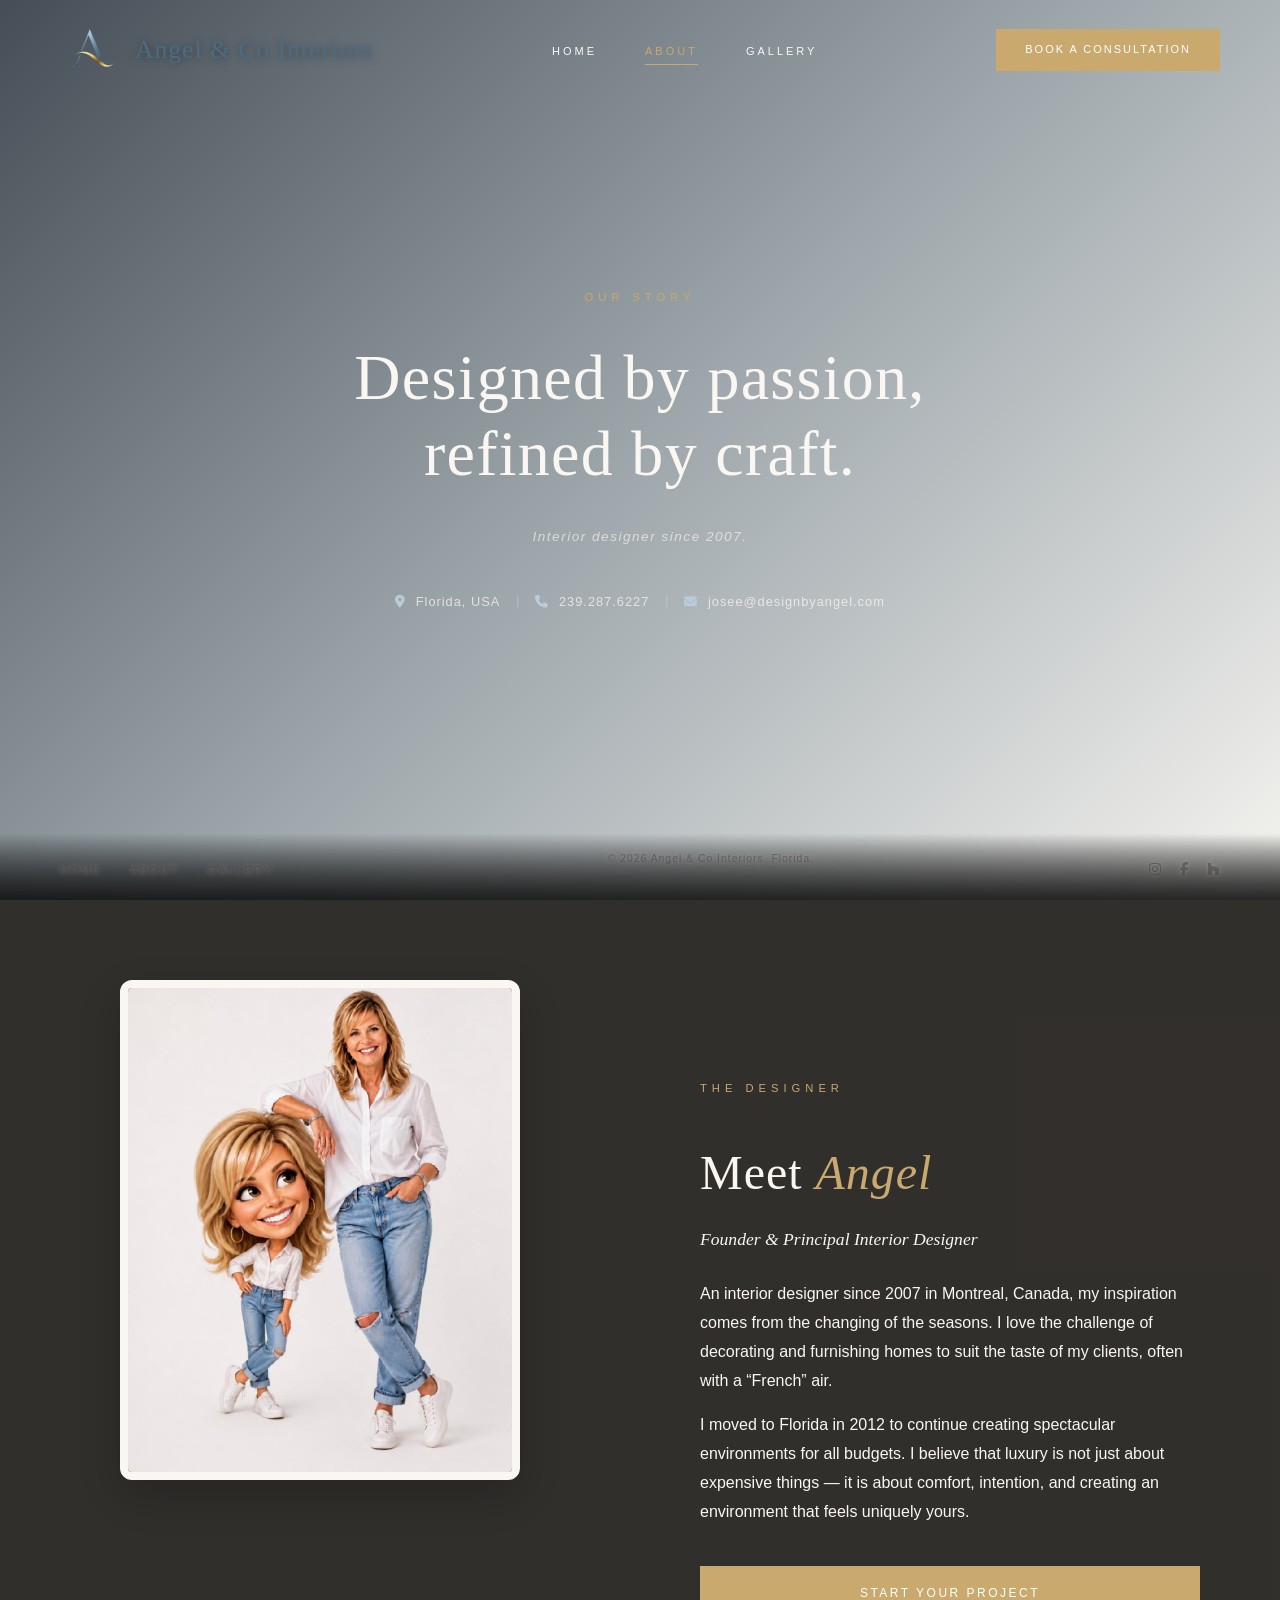
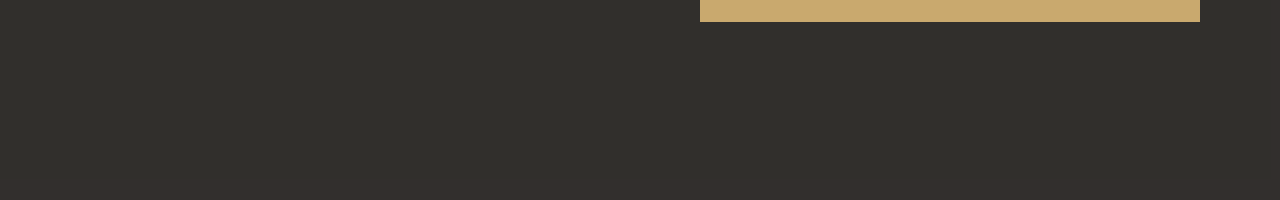
==== about.html @ c011e054 "Add files via upload" ====
<!DOCTYPE html>
<html lang="en">
<head>
    <meta charset="UTF-8">
    <meta name="viewport" content="width=device-width, initial-scale=1.0">
    <title>About Angel &amp; Co Interiors | Interior Designer in Florida Since 2007</title>
    <meta name="description" content="Meet Angel, founder of Angel &amp; Co Interiors — a luxury interior designer in Florida since 2007.">
    <meta name="keywords" content="interior designer Florida, about Angel and Co, luxury home designer, Florida interior decorator">
    <meta name="author" content="Angel &amp; Co Interiors">
    <meta name="robots" content="index, follow">
    <link rel="canonical" href="https://www.designbyangel.com/about.html">
    <link rel="icon" type="image/png" href="favicon.png">
    <link rel="apple-touch-icon" href="favicon.png">
    <meta property="og:type" content="website">
    <meta property="og:url" content="https://www.designbyangel.com/about.html">
    <meta property="og:title" content="About Angel &amp; Co Interiors">
    <meta property="og:description" content="Meet Angel, founder and principal designer. Creating timeless interiors since 2007.">
    <meta property="og:image" content="https://www.designbyangel.com/Photos/angel%20%26%20co/group2/About%20Picture.jfif">
    <meta http-equiv="Content-Security-Policy" content="default-src 'self'; img-src 'self' data: https://images.unsplash.com; style-src 'self' 'unsafe-inline' https://cdnjs.cloudflare.com; font-src 'self' https://cdnjs.cloudflare.com data:; script-src 'self' 'unsafe-inline'; connect-src 'self' https://formspree.io;">
    <meta http-equiv="X-Content-Type-Options" content="nosniff">
    <meta http-equiv="Referrer-Policy" content="strict-origin-when-cross-origin">
    <link rel="stylesheet" href="https://cdnjs.cloudflare.com/ajax/libs/font-awesome/6.4.0/css/all.min.css" integrity="sha512-iecdLmaskl7CVkqkXNQ/ZH/XLlvWZOJyj7Yy7tcenmpD1ypASozpmT/E0iPtmFIB46ZmdtAc9eNBvH0H/ZpiBw==" crossorigin="anonymous" referrerpolicy="no-referrer">
    <link rel="stylesheet" href="style.css">
</head>
<body class="snap-page">

    <!-- Navigation -->
    <header id="header">
        <div class="nav-container">
            <a href="index.html" class="logo-wrapper">
                <img src="Photos/angel & co/logo-transparent.png" alt="Angel &amp; Co Monogram" class="logo-a">
                <span class="logo-text">Angel &amp; Co Interiors</span>
            </a>
            <ul class="nav-links">
                <li><a href="index.html">Home</a></li>
                <li><a href="about.html" class="active">About</a></li>
                <li><a href="gallery.html">Gallery</a></li>
            </ul>
            <div class="nav-right">
                <a href="index.html" class="btn btn-primary nav-quote-btn">Book a Consultation</a>
                <i class="fas fa-bars menu-toggle"></i>
            </div>
        </div>
    </header>

    <!-- Hero Panel: Meet the Designer -->
    <section class="hero-fullpage" id="about-hero">
        <div class="hero-fullpage-bg" style="background-image: url('Photos/angel & co/group1/hero2.png');"></div>
        <div class="hero-fullpage-overlay"></div>
        <div class="hero-fullpage-content" style="margin: 0 auto; text-align: center;">
            <div class="hero-overline">Our Story</div>
            <h1>Designed by passion,<br>refined by craft.</h1>
            <div class="hero-cta-row" style="justify-content: center;">
                <span class="hero-tagline">Interior designer since 2007.</span>
            </div>
            <div class="hero-contact-strip" style="justify-content: center;">
                <span class="hero-contact-item"><i class="fas fa-map-marker-alt"></i> Florida, USA</span>
                <span class="hero-contact-divider">|</span>
                <a href="tel:2392876227" class="hero-contact-item"><i class="fas fa-phone"></i> 239.287.6227</a>
                <span class="hero-contact-divider">|</span>
                <a href="mailto:josee@designbyangel.com" class="hero-contact-item"><i class="fas fa-envelope"></i> josee@designbyangel.com</a>
            </div>
        </div>
        <footer class="hero-footer">
            <div class="hero-footer-links">
                <a href="index.html">Home</a>
                <a href="about.html">About</a>
                <a href="gallery.html">Gallery</a>
            </div>
            <p class="hero-footer-copy">&copy; 2026 Angel &amp; Co Interiors. Florida.</p>
            <div class="hero-footer-socials">
                <a href="#" aria-label="Instagram"><i class="fab fa-instagram"></i></a>
                <a href="#" aria-label="Facebook"><i class="fab fa-facebook-f"></i></a>
                <a href="#" aria-label="Houzz"><i class="fab fa-houzz"></i></a>
            </div>
        </footer>
    </section>

    <!-- Snap Panel 2: Meet Angel -->
    <section class="snap-content-panel about-me-bg" id="meet-angel">
        <div class="snap-split">
            <div class="snap-split-image about-me-photo-wrapper">
                <img src="Photos/angel & co/group2/About Picture.jfif" alt="Angel - Lead Designer &amp; Founder">
            </div>
            <div class="snap-split-text">
                <div class="hero-overline" style="color: var(--color-gold);">The Designer</div>
                <h2>Meet <span class="accent-text">Angel</span></h2>
                <p class="snap-role">Founder &amp; Principal Interior Designer</p>
                <p>An interior designer since 2007 in Montreal, Canada, my inspiration comes from the changing of the seasons. I love the challenge of decorating and furnishing homes to suit the taste of my clients, often with a &ldquo;French&rdquo; air.</p>
                <p>I moved to Florida in 2012 to continue creating spectacular environments for all budgets. I believe that luxury is not just about expensive things — it is about comfort, intention, and creating an environment that feels uniquely yours.</p>
                <a href="index.html" class="btn btn-primary" style="margin-top: 1.5rem;">Start Your Project</a>
            </div>
        </div>
        <footer class="hero-footer hero-footer--light">
            <div class="hero-footer-links">
                <a href="index.html">Home</a>
                <a href="about.html">About</a>
                <a href="gallery.html">Gallery</a>
            </div>
            <p class="hero-footer-copy">&copy; 2026 Angel &amp; Co Interiors. Florida.</p>
            <div class="hero-footer-socials">
                <a href="#" aria-label="Instagram"><i class="fab fa-instagram"></i></a>
                <a href="#" aria-label="Facebook"><i class="fab fa-facebook-f"></i></a>
                <a href="#" aria-label="Houzz"><i class="fab fa-houzz"></i></a>
            </div>
        </footer>
    </section>

    <script src="script.js"></script>
</body>
</html>
---- style.css ----
@import url('https://fonts.googleapis.com/css2?family=Cormorant+Garamond:ital,wght@0,300;0,400;0,500;0,600;0,700;1,400&family=Montserrat:wght@300;400;500;600&family=Playfair+Display:ital,wght@0,400;0,600;1,400&display=swap');

/* ─────────────────────────────────────────────
   Design Tokens — Refined Interior Design Palette
   ───────────────────────────────────────────── */
:root {
  /* Core palette — soft, warm, luxurious */
  --color-deep:        #1A1A1A;
  --color-charcoal:    #2D2D2D;
  --color-warm-dark:   #3A3530;
  --color-gold:        #C9A96E;
  --color-gold-soft:   #D4B97A;
  --color-cream:       #FAF7F2;
  --color-white:       #FFFFFF;
  --color-warm-grey:   #A89F95;
  --color-blue:        #4A6B82; /* Coastal slate blue */
  --color-blue-cream:  #B8CDD9; /* Creamy powder blue — soft & luxurious */
  --color-text:        #4A4543;
  --color-text-light:  #7A756F;

  /* Legacy support for other pages */
  --color-primary-navy:    #1A1A1A;
  --color-secondary-blue:  #2D2D2D;
  --color-champagne-gold:  #C9A96E;
  --color-soft-gold:       #D4B97A;
  --color-ivory:           #FAF7F2;
  --color-dark-text:       #4A4543;

  /* Typography */
  --font-heading: 'Cormorant Garamond', serif;
  --font-body:    'Montserrat', sans-serif;
  --font-accent:  'Playfair Display', serif;

  /* Motion */
  --ease-elegant: cubic-bezier(0.25, 0.46, 0.45, 0.94);
  --transition:   all 0.4s var(--ease-elegant);
}

/* ─────────────────────────────────────────────
   Reset & Base
   ───────────────────────────────────────────── */
*,
*::before,
*::after {
  margin: 0;
  padding: 0;
  box-sizing: border-box;
}

html {
  scroll-behavior: smooth;
}

/* ─────────────────────────────────────────────
   Snap-page: full-screen panel scroll system
   ───────────────────────────────────────────── */
body.snap-page {
  overflow-y: scroll;
  scroll-snap-type: y mandatory;
  height: 100vh;
}

/* Every top-level section snaps to full screen */
body.snap-page > section,
body.snap-page > .hero-fullpage {
  scroll-snap-align: start;
  scroll-snap-stop: always;
}

/* ─── Snap content panels (About / Contact second screen etc.) ─── */
.snap-content-panel {
  min-height: 100vh;
  display: flex;
  flex-direction: column;
  justify-content: center;
  background-color: var(--color-ivory);
  position: relative;
  padding: 80px 0 80px;
}

/* Split layout: image left + text right */
.snap-split {
  display: grid;
  grid-template-columns: 1fr 1fr;
  min-height: calc(100vh - 160px);
  max-width: 1400px;
  margin: 0 auto;
  width: 100%;
}

.snap-split-image {
  overflow: hidden;
}

.snap-split-image img {
  width: 100%;
  height: 100%;
  object-fit: cover;
  object-position: center top;
}

.snap-split-text {
  padding: 80px 80px 80px 60px;
  display: flex;
  flex-direction: column;
  justify-content: center;
}

.snap-split-text h2 {
  font-size: clamp(2rem, 4vw, 3rem);
  margin-bottom: 0.5rem;
  color: var(--color-deep);
}

.snap-split-text p {
  color: var(--color-text);
  margin-bottom: 1rem;
  line-height: 1.8;
}

.snap-role {
  font-family: var(--font-accent);
  font-style: italic;
  color: var(--color-gold);
  font-size: 1.1rem;
  margin-bottom: 1.5rem !important;
}

/* ─── Snap gallery panels ─── */
.snap-gallery-panel {
  background-color: var(--color-deep);
  padding: 60px 40px 80px;
  position: relative;
}

.snap-gallery-header {
  margin-bottom: 2rem;
}

.snap-gallery-header h2 {
  color: var(--color-cream);
  font-size: clamp(1.6rem, 3vw, 2.4rem);
}

.snap-gallery-grid {
  display: grid;
  grid-template-columns: repeat(3, 1fr);
  grid-template-rows: repeat(2, 200px);
  gap: 5px;
  max-width: 1400px;
  margin: 0 auto;
}

.snap-gallery-item {
  overflow: hidden;
}

.snap-gallery-item img {
  width: 100%;
  height: 100%;
  object-fit: cover;
  transition: transform 0.5s var(--ease-elegant);
}

.snap-gallery-item:hover img {
  transform: scale(1.06);
}

/* CTA strip at the bottom of the last gallery panel */
.snap-gallery-cta {
  text-align: center;
  margin-top: 2.5rem;
}

.snap-gallery-cta .hero-footer-copy {
  color: rgba(250, 247, 242, 0.4);
}

/* ─── Home contact section (also used on contact page) ─── */
.home-contact-section {
  min-height: 100vh;
  display: flex;
  align-items: center;
  background-color: var(--color-ivory);
  position: relative;
}

.home-contact-inner {
  display: grid;
  grid-template-columns: 1fr 1.3fr;
  gap: 6rem;
  max-width: 1200px;
  margin: 0 auto;
  padding: 80px 40px;
  width: 100%;
}

.home-contact-info h2 {
  font-size: clamp(1.8rem, 3.5vw, 2.8rem);
  color: var(--color-deep);
  margin-bottom: 1rem;
}

.home-contact-info p {
  color: var(--color-text);
  line-height: 1.8;
  margin-bottom: 2rem;
}

.home-contact-details {
  display: flex;
  flex-direction: column;
  gap: 1rem;
}

.home-contact-detail-item {
  display: flex;
  align-items: center;
  gap: 12px;
  font-family: var(--font-body);
  font-size: 0.9rem;
  color: var(--color-text);
  text-decoration: none;
  transition: color 0.3s ease;
}

.home-contact-detail-item i {
  color: var(--color-gold);
  width: 18px;
  text-align: center;
}

a.home-contact-detail-item:hover {
  color: var(--color-gold);
}

.home-contact-form h3 {
  font-family: var(--font-heading);
  font-size: 1.6rem;
  color: var(--color-deep);
  margin-bottom: 1.5rem;
  font-weight: 400;
}

/* ─── Hero footer light variant (for cream panels) ─── */
.hero-footer--light {
  background: linear-gradient(to top, rgba(240, 235, 225, 0.95) 0%, transparent 100%);
}

.hero-footer--light .hero-footer-links a,
.hero-footer--light .hero-footer-copy,
.hero-footer--light .hero-footer-socials a {
  color: rgba(74, 69, 67, 0.6);
}

.hero-footer--light .hero-footer-links a:hover,
.hero-footer--light .hero-footer-socials a:hover {
  color: var(--color-gold);
}

@media (max-width: 900px) {
  .snap-split {
    grid-template-columns: 1fr;
  }
  .snap-split-image {
    height: 40vh;
  }
  .snap-split-text {
    padding: 40px 24px;
  }
  .snap-gallery-grid {
    grid-template-columns: repeat(2, 1fr);
    grid-template-rows: repeat(3, 160px);
  }
  .home-contact-inner {
    grid-template-columns: 1fr;
    gap: 3rem;
    padding: 80px 24px 40px;
  }
}

body {
  font-family: var(--font-body);
  background-color: var(--color-cream);
  color: var(--color-text);
  line-height: 1.8;
  overflow-x: hidden;
  -webkit-font-smoothing: antialiased;
  -moz-osx-font-smoothing: grayscale;
}

/* ─────────────────────────────────────────────
   Typography
   ───────────────────────────────────────────── */
h1, h2, h3, h4, h5, h6 {
  font-family: var(--font-heading);
  font-weight: 400;
  color: var(--color-deep);
  letter-spacing: 0.02em;
}

h1 {
  font-size: clamp(2.4rem, 4.5vw, 4rem);
  line-height: 1.15;
  margin-bottom: 1.5rem;
  font-weight: 300;
}

h2 {
  font-size: clamp(2rem, 3.5vw, 2.8rem);
  margin-bottom: 1.5rem;
  font-weight: 400;
}

h3 {
  font-size: 1.6rem;
  margin-bottom: 1rem;
}

p {
  font-size: 1rem;
  font-weight: 300;
  margin-bottom: 1.5rem;
  color: var(--color-text-light);
  line-height: 1.85;
}

a {
  text-decoration: none;
  transition: var(--transition);
}

.accent-text {
  font-family: var(--font-accent);
  font-style: italic;
  color: var(--color-gold);
}

/* ─────────────────────────────────────────────
   Layout
   ───────────────────────────────────────────── */
.container {
  width: 100%;
  max-width: 1200px;
  margin: 0 auto;
  padding: 0 40px;
}

section {
  padding-top: 120px;
  padding-bottom: 120px;
}

/* ─────────────────────────────────────────────
   Buttons — refined, understated
   ───────────────────────────────────────────── */
.btn {
  display: inline-block;
  border-radius: 0;
  padding: 16px 44px;
  font-family: var(--font-body);
  font-weight: 500;
  font-size: 12px;
  letter-spacing: 2.5px;
  text-transform: uppercase;
  cursor: pointer;
  transition: var(--transition);
  text-align: center;
  border: 1px solid transparent;
}

.btn-primary {
  background: var(--color-gold);
  color: var(--color-white);
  border-color: var(--color-gold);
}

.btn-primary:hover {
  background: transparent;
  color: var(--color-gold);
  border-color: var(--color-gold);
  transform: translateY(-2px);
}

.btn-outline {
  background: transparent;
  border: 1px solid var(--color-deep);
  color: var(--color-deep);
}

.btn-outline:hover {
  background: var(--color-deep);
  color: var(--color-cream);
  transform: translateY(-2px);
}

.btn-secondary {
  background: transparent;
  border: 1px solid var(--color-gold);
  color: var(--color-gold);
}

.btn-secondary:hover {
  background: var(--color-gold);
  color: var(--color-white);
  transform: translateY(-2px);
}

.btn-dark {
  background: transparent;
  border: 1px solid var(--color-deep);
  color: var(--color-deep);
}

.btn-dark:hover {
  background: var(--color-deep);
  color: var(--color-cream);
  transform: translateY(-2px);
}

/* ─────────────────────────────────────────────
   Navigation — minimal and transparent
   ───────────────────────────────────────────── */
header {
  position: fixed;
  top: 0;
  width: 100%;
  height: auto;
  z-index: 1000;
  transition: var(--transition);
  background: transparent;
}

header.scrolled {
  background: rgba(26, 26, 26, 0.95);
  backdrop-filter: blur(12px);
  -webkit-backdrop-filter: blur(12px);
  box-shadow: 0 1px 0 rgba(255, 255, 255, 0.05);
}

.top-bar {
  background-color: var(--color-gold);
  color: var(--color-deep);
  font-family: var(--font-body);
  font-size: 0.75rem;
  font-weight: 500;
  letter-spacing: 1px;
  padding: 8px 60px;
  display: flex;
  justify-content: space-between;
  align-items: center;
  transition: var(--transition);
}

.top-bar-left, .top-bar-right {
  display: flex;
  gap: 20px;
}

.top-bar a {
  color: var(--color-deep);
  text-decoration: none;
  transition: opacity 0.3s ease;
}

.top-bar a:hover {
  opacity: 0.7;
}

header.scrolled .top-bar {
  display: none; /* Hide top bar when scrolled for a cleaner sticky nav */
}

.nav-container {
  display: grid;
  grid-template-columns: auto 1fr auto; /* Changed to auto so logo can expand */
  align-items: center;
  height: 100px;
  padding-left: 60px;
  padding-right: 60px;
  max-width: 100%;
}

.logo-wrapper {
  width: auto;
  height: 100%;
  display: flex;
  align-items: center;
  justify-content: flex-start;
  text-decoration: none;
  gap: 15px;
}

.logo-a {
  height: 60px;
  width: auto;
  object-fit: contain;
  transition: transform 0.4s ease;
}

.logo-text {
  font-family: var(--font-heading);
  font-size: 1.6rem;
  color: var(--color-blue);
  font-weight: 400;
  letter-spacing: 1px;
  white-space: nowrap;
  /* Add a subtle text shadow in case it sits on a dark background */
  text-shadow: 0 1px 8px rgba(0,0,0,0.4);
}

.nav-right {
  justify-self: end;
  display: flex;
  align-items: center;
  gap: 2rem;
}

.nav-links {
  list-style: none;
  display: flex;
  gap: 3rem;
  justify-content: center;
}

.nav-links a {
  color: var(--color-cream);
  font-size: 11px;
  font-weight: 500;
  letter-spacing: 3px;
  text-transform: uppercase;
  position: relative;
}

.nav-links a::after {
  content: '';
  position: absolute;
  bottom: -8px;
  left: 0;
  width: 0;
  height: 1px;
  background-color: var(--color-gold);
  transition: width 0.4s var(--ease-elegant);
}

.nav-links a:hover::after,
.nav-links a.active::after {
  width: 100%;
}

.nav-links a:hover,
.nav-links a.active {
  color: var(--color-gold);
}

.nav-quote-btn {
  padding: 10px 28px;
  font-size: 11px;
  letter-spacing: 2px;
}

.menu-toggle {
  display: none;
  color: var(--color-cream);
  font-size: 1.3rem;
  cursor: pointer;
}

/* ─────────────────────────────────────────────
   Hero Section — Full-bleed cinematic image
   ───────────────────────────────────────────── */
.hero {
  position: relative;
  min-height: 100vh;
  display: flex;
  align-items: center;
  justify-content: center;
  text-align: center;
  overflow: hidden;
}

.hero-image-bg {
  position: absolute;
  inset: 0;
  z-index: 1;
}

.hero-image-bg img {
  width: 100%;
  height: 100%;
  object-fit: cover;
  object-position: center;
}

.hero-overlay {
  position: absolute;
  inset: 0;
  z-index: 2;
  background: linear-gradient(
    to bottom,
    rgba(26, 26, 26, 0.55) 0%,
    rgba(26, 26, 26, 0.60) 40%,
    rgba(26, 26, 26, 0.65) 100%
  );
}

.hero-content {
  position: relative;
  z-index: 3;
  max-width: 800px;
  padding: 0 30px;
}

.hero-overline {
  font-family: var(--font-body);
  font-size: 0.7rem;
  letter-spacing: 5px;
  color: var(--color-gold);
  text-transform: uppercase;
  margin-bottom: 2rem;
  font-weight: 500;
}

.hero-content h1 {
  color: var(--color-cream);
  font-size: clamp(2.2rem, 4.5vw, 3.6rem);
  font-weight: 300;
  line-height: 1.25;
  margin-bottom: 3rem;
  letter-spacing: 0.02em;
}

.hero-cta {
  margin-top: 1rem;
}

/* ─────────────────────────────────────────────
   Hero — Full-bleed one-screen layout
   ───────────────────────────────────────────── */
.hero-fullpage {
  position: relative;
  height: 100vh;
  width: 100%;
  display: flex;
  align-items: center;
  justify-content: center;
  overflow: hidden;
}

.hero-fullpage-bg {
  position: absolute;
  inset: 0;
  z-index: 1;
  /* Use background-image for smoother browser upscaling */
  background-image: url('Photos/angel & co/homeheroupdated.png');
  background-size: cover;
  background-position: center 30%;
  background-repeat: no-repeat;
  
  /* Zoom the background slightly to push baked-in black bars off screen */
  transform: scale(1.25);
  transform-origin: center center;
  /* Smooth upscaling — reduces pixel-block artifacts */
  image-rendering: auto;
  -webkit-filter: none;
  filter: none;
}

/* Hide the img tag; background-image handles the photo */
.hero-fullpage-bg img {
  display: none;
}

.hero-fullpage-overlay {
  position: absolute;
  inset: 0;
  z-index: 2;
  /* Creamy-blue tinted gradient for a refined atmosphere */
  background: linear-gradient(
    135deg,
    rgba(18, 30, 42, 0.78) 0%,
    rgba(45, 68, 85, 0.45) 50%,
    rgba(184, 205, 217, 0.08) 100%
  );
}

.hero-fullpage-content {
  position: relative;
  z-index: 3;
  max-width: 700px;
  padding: 0 40px;
  text-align: left;
  margin-left: 8%;
  margin-right: auto;
}

.hero-fullpage-content h1 {
  color: var(--color-cream);
  font-size: clamp(2.4rem, 5vw, 4rem);
  font-weight: 300;
  line-height: 1.2;
  margin-bottom: 2rem;
  letter-spacing: 0.02em;
}

/* CTA button + tagline on same row */
.hero-cta-row {
  display: flex;
  align-items: center;
  gap: 1.8rem;
  flex-wrap: wrap;
  margin-bottom: 2.5rem;
}

.hero-tagline {
  font-family: var(--font-body);
  font-size: 0.85rem;
  color: rgba(250, 247, 242, 0.65);
  letter-spacing: 1.5px;
  font-style: italic;
}

/* Contact strip at the bottom of hero content */
.hero-contact-strip {
  display: flex;
  align-items: center;
  gap: 1rem;
  flex-wrap: wrap;
}

.hero-contact-item {
  font-family: var(--font-body);
  font-size: 0.8rem;
  color: rgba(250, 247, 242, 0.75);
  text-decoration: none;
  letter-spacing: 1px;
  transition: color 0.3s ease;
}

.hero-contact-item i {
  color: var(--color-blue-cream);
  margin-right: 5px;
}

a.hero-contact-item:hover {
  color: var(--color-gold);
}

.hero-contact-divider {
  color: rgba(250, 247, 242, 0.3);
  font-size: 0.75rem;
}

/* Hero footer bar — pinned to bottom of the full-page section */
.hero-footer {
  position: absolute;
  bottom: 0;
  left: 0;
  right: 0;
  z-index: 4;
  display: flex;
  align-items: center;
  justify-content: space-between;
  padding: 14px 60px;
  background: linear-gradient(to top, rgba(10, 10, 10, 0.65) 0%, transparent 100%);
  backdrop-filter: blur(2px);
  -webkit-backdrop-filter: blur(2px);
}

.hero-footer-links {
  display: flex;
  gap: 1.8rem;
}

.hero-footer-links a {
  font-family: var(--font-body);
  font-size: 0.7rem;
  letter-spacing: 2px;
  text-transform: uppercase;
  color: rgba(250, 247, 242, 0.6);
  text-decoration: none;
  transition: color 0.3s ease;
}

.hero-footer-links a:hover {
  color: var(--color-gold);
}

.hero-footer-copy {
  font-family: var(--font-body);
  font-size: 0.65rem;
  letter-spacing: 1px;
  color: rgba(250, 247, 242, 0.4);
}

.hero-footer-socials {
  display: flex;
  gap: 1.2rem;
}

.hero-footer-socials a {
  color: rgba(250, 247, 242, 0.5);
  font-size: 0.85rem;
  text-decoration: none;
  transition: color 0.3s ease;
}

.hero-footer-socials a:hover {
  color: var(--color-gold);
}

@media (max-width: 768px) {
  .hero-footer {
    padding: 12px 20px;
    flex-direction: column;
    gap: 8px;
    text-align: center;
  }
  .hero-footer-links {
    gap: 1rem;
  }
}


@media (max-width: 768px) {
  .hero-fullpage-content {
    margin-left: auto;
    text-align: center;
    padding: 0 24px;
  }
  .hero-cta-row {
    justify-content: center;
  }
  .hero-contact-strip {
    justify-content: center;
  }
}

/* ─────────────────────────────────────────────
   Homepage Gallery Preview
   ───────────────────────────────────────────── */
.home-gallery-section {
  padding: 80px 0 100px;
  background-color: var(--color-ivory);
}

.home-gallery-section .section-heading {
  color: var(--color-deep);
}

.home-gallery-grid {
  display: grid;
  grid-template-columns: repeat(3, 1fr);
  grid-auto-rows: 280px;
  gap: 6px;
  margin-top: 3rem;
  padding: 0 6px;
}

.home-gallery-item {
  overflow: hidden;
  display: block;
  position: relative;
}

.home-gallery-item.tall {
  grid-row: span 2;
}

.home-gallery-item.wide {
  grid-column: span 2;
}

.home-gallery-item img {
  width: 100%;
  height: 100%;
  object-fit: cover;
  display: block;
  transition: transform 0.6s var(--ease-elegant);
}

.home-gallery-item::after {
  content: '';
  position: absolute;
  inset: 0;
  background: rgba(26, 26, 26, 0);
  transition: background 0.4s ease;
}

.home-gallery-item:hover img {
  transform: scale(1.05);
}

.home-gallery-item:hover::after {
  background: rgba(26, 26, 26, 0.15);
}

@media (max-width: 768px) {
  .home-gallery-grid {
    grid-template-columns: repeat(2, 1fr);
    grid-auto-rows: 200px;
  }
  .home-gallery-item.wide {
    grid-column: span 1;
  }
}

/* ─────────────────────────────────────────────
   Hero Section — Split Layout (legacy, kept for other use)
   ───────────────────────────────────────────── */
.split-hero {
  display: flex;
  min-height: 100vh;
  width: 100%;
  align-items: stretch;
  justify-content: flex-start;
  text-align: left;
  background: linear-gradient(135deg, var(--color-deep) 0%, #151515 100%);
  flex-direction: row;
  position: relative;
  overflow: hidden;
}

.split-hero-content {
  flex: 1;
  display: flex;
  flex-direction: column;
  justify-content: center;
  align-items: flex-start;
  padding: 120px 8% 80px 12%; 
  z-index: 3;
  position: relative;
}

.hero-watermark {
  position: absolute;
  top: 50%;
  left: 20%;
  transform: translate(-50%, -50%);
  height: 120%;
  opacity: 0.03;
  pointer-events: none;
  z-index: -1;
}

.split-hero-content h1 {
  color: var(--color-cream);
  font-size: clamp(2.2rem, 4.5vw, 3.6rem);
  font-weight: 300;
  line-height: 1.25;
  margin-bottom: 1.5rem;
  letter-spacing: 0.02em;
}

.split-hero-image {
  flex: 1;
  position: relative;
  overflow: hidden;
}

.split-hero-image img {
  width: 100%;
  height: 100%;
  object-fit: cover;
  object-position: center;
}

@media (max-width: 992px) {
  .split-hero {
    flex-direction: column;
  }
  .split-hero-content {
    padding: 160px 5% 60px 5%;
    align-items: center;
    text-align: center;
  }
  .split-hero-image {
    min-height: 60vh;
  }
}

/* ─────────────────────────────────────────────
   Section Shared Styles
   ───────────────────────────────────────────── */
.section-eyebrow {
  font-family: var(--font-body);
  font-size: 0.7rem;
  letter-spacing: 4px;
  color: var(--color-gold);
  text-transform: uppercase;
  text-align: center;
  margin-bottom: 1rem;
  font-weight: 500;
}

.section-heading {
  text-align: center;
  color: var(--color-deep);
  margin-bottom: 0.8rem;
}

.section-subtext {
  text-align: center;
  color: var(--color-text-light);
  font-size: 1.05rem;
  margin-bottom: 5rem;
  font-weight: 300;
}

/* Old section header styles (used on other pages) */
.section-label {
  font-family: var(--font-body);
  font-size: 0.8rem;
  letter-spacing: 2px;
  color: var(--color-gold);
  text-transform: uppercase;
  text-align: center;
  margin-bottom: 1rem;
  font-weight: 600;
}

.section-separator {
  display: flex;
  align-items: center;
  justify-content: center;
  gap: 15px;
  margin-bottom: 4rem;
}
.section-separator::before,
.section-separator::after {
  content: '';
  display: inline-block;
  width: 60px;
  height: 1px;
  background-color: var(--color-gold);
}
.section-separator i {
  color: var(--color-gold);
  font-size: 0.6rem;
  transform: rotate(45deg);
}

/* ─────────────────────────────────────────────
   Before & After — Side-by-Side Layout
   ───────────────────────────────────────────── */
.before-after-section {
  padding-top: 120px;
  padding-bottom: 120px;
  background-color: var(--color-white);
}

.ba-pair {
  margin-bottom: 6rem;
}

.ba-pair:last-child {
  margin-bottom: 0;
}

.ba-label-row {
  text-align: center;
  margin-bottom: 2rem;
}

.ba-room-name {
  font-family: var(--font-heading);
  font-size: 1.6rem;
  color: var(--color-deep);
  font-weight: 400;
  letter-spacing: 0.03em;
  position: relative;
  display: inline-block;
}

.ba-room-name::after {
  content: '';
  display: block;
  width: 40px;
  height: 1px;
  background: var(--color-gold);
  margin: 0.75rem auto 0;
}

.ba-side-by-side {
  display: grid;
  grid-template-columns: 1fr 1fr;
  gap: 2rem;
  max-width: 1000px;
  margin: 0 auto;
}

.ba-card {
  position: relative;
  overflow: hidden;
  border-radius: 4px;
  aspect-ratio: 4 / 3;
}

.ba-card img {
  width: 100%;
  height: 100%;
  object-fit: cover;
  display: block;
  transition: transform 0.8s var(--ease-elegant);
}

.ba-card:hover img {
  transform: scale(1.03);
}

.ba-tag {
  position: absolute;
  top: 16px;
  left: 16px;
  background: rgba(26, 26, 26, 0.75);
  backdrop-filter: blur(6px);
  -webkit-backdrop-filter: blur(6px);
  color: var(--color-cream);
  padding: 6px 16px;
  font-family: var(--font-body);
  font-size: 0.65rem;
  font-weight: 500;
  text-transform: uppercase;
  letter-spacing: 2px;
  border-radius: 2px;
  z-index: 2;
}

.ba-tag-after {
  background: var(--color-gold);
  color: var(--color-white);
}

/* ─────────────────────────────────────────────
   Featured Projects (legacy — kept for gallery page)
   ───────────────────────────────────────────── */
.projects-grid {
  display: grid;
  grid-template-columns: repeat(2, 1fr);
  gap: 2rem;
}

.project-card {
  position: relative;
  overflow: hidden;
  border-radius: 4px;
  aspect-ratio: 4/3;
  cursor: pointer;
}

.project-card img {
  width: 100%;
  height: 100%;
  object-fit: cover;
  transition: transform 0.8s var(--ease-elegant);
}

.project-overlay {
  position: absolute;
  top: 0;
  left: 0;
  right: 0;
  bottom: 0;
  background: rgba(26, 26, 26, 0.5);
  display: flex;
  flex-direction: column;
  justify-content: center;
  align-items: center;
  opacity: 0;
  transition: opacity 0.5s ease;
}

.project-overlay h3 {
  color: var(--color-cream);
  font-size: 2.2rem;
  transform: translateY(20px);
  transition: transform 0.5s ease;
  margin-bottom: 0.5rem;
}

.project-overlay p {
  color: var(--color-gold);
  font-family: var(--font-accent);
  font-size: 1.1rem;
  transform: translateY(20px);
  transition: transform 0.5s ease 0.1s;
}

.project-card:hover img {
  transform: scale(1.05);
}

.project-card:hover .project-overlay {
  opacity: 1;
}

.project-card:hover .project-overlay h3,
.project-card:hover .project-overlay p {
  transform: translateY(0);
}

/* ─────────────────────────────────────────────
   Split Section (About Preview)
   ───────────────────────────────────────────── */
#about-preview {
  background-color: var(--color-cream);
}

.split-section {
  display: grid;
  grid-template-columns: 1fr 1fr;
  gap: 6rem;
  align-items: center;
}

.split-image {
  position: relative;
  border-radius: 4px;
  overflow: hidden;
}

.split-image img {
  width: 100%;
  height: 100%;
  object-fit: cover;
  display: block;
}

.split-content h2 {
  margin-bottom: 1.5rem;
}

/* ─────────────────────────────────────────────
   Luxury Cards (used on services, etc.)
   ───────────────────────────────────────────── */
.cards-grid {
  display: grid;
  grid-template-columns: repeat(3, 1fr);
  gap: 3rem;
}

.cards-grid.two-cols {
  grid-template-columns: repeat(2, 1fr);
  gap: 2.5rem;
}

.service-card {
  background: var(--color-white);
  border-radius: 4px;
  box-shadow: 0 8px 30px rgba(0, 0, 0, 0.04);
  text-align: center;
  position: relative;
  display: flex;
  flex-direction: column;
  margin-top: 30px;
  overflow: visible;
  transition: all 0.4s ease;
}

.service-card:hover {
  transform: translateY(-8px);
  box-shadow: 0 16px 40px rgba(0, 0, 0, 0.06);
}

.service-card-icon {
  width: 56px;
  height: 56px;
  background: var(--color-deep);
  color: var(--color-gold);
  border-radius: 50%;
  display: flex;
  align-items: center;
  justify-content: center;
  font-size: 1.3rem;
  position: absolute;
  top: -28px;
  left: 50%;
  transform: translateX(-50%);
  z-index: 2;
}

.service-card-content {
  padding: 4rem 2rem 2rem 2rem;
  flex: 1;
}

.service-card h3 {
  font-family: var(--font-body);
  font-size: 0.9rem;
  letter-spacing: 2.5px;
  text-transform: uppercase;
  color: var(--color-deep);
  margin-bottom: 1rem;
  font-weight: 600;
}

.service-card p {
  font-size: 0.95rem;
  color: var(--color-text-light);
  margin-bottom: 0;
  line-height: 1.7;
}

.service-card-img {
  height: 200px;
  width: 100%;
  object-fit: cover;
  border-bottom-left-radius: 4px;
  border-bottom-right-radius: 4px;
}

.luxury-card {
  background: var(--color-white);
  padding: 2.5rem 2rem;
  border-radius: 4px;
  box-shadow: 0 8px 25px rgba(0, 0, 0, 0.03);
  text-align: left;
  transition: all 0.4s ease;
  position: relative;
  overflow: hidden;
  border: 1px solid rgba(0, 0, 0, 0.04);
}

.luxury-card::before {
  content: '';
  position: absolute;
  top: 0;
  left: 0;
  width: 40px;
  height: 2px;
  background: var(--color-gold);
  transition: width 0.4s ease;
}

.luxury-card:hover {
  transform: translateY(-5px);
  box-shadow: 0 12px 30px rgba(0, 0, 0, 0.06);
}

.luxury-card:hover::before {
  width: 100%;
}

.luxury-card h3 {
  font-size: 1.3rem;
  letter-spacing: 1.5px;
  text-transform: uppercase;
  margin-bottom: 1.2rem;
}

/* ─────────────────────────────────────────────
   CTA Section
   ───────────────────────────────────────────── */
.cta-section {
  text-align: center;
  background-color: var(--color-deep);
  color: var(--color-cream);
  padding-top: 100px;
  padding-bottom: 100px;
}

.cta-section h2 {
  color: var(--color-cream);
  margin-bottom: 1.5rem;
}

/* ─────────────────────────────────────────────
   Page Headers (sub-pages)
   ───────────────────────────────────────────── */
.page-header {
  height: 55vh;
  min-height: 380px;
  display: flex;
  align-items: center;
  justify-content: center;
  text-align: center;
  background-color: var(--color-deep);
  color: var(--color-cream);
  position: relative;
  background-size: cover;
  background-position: center;
}

.page-header h1 {
  color: var(--color-gold);
}

.page-header::before {
  content: '';
  position: absolute;
  top: 0;
  left: 0;
  right: 0;
  bottom: 0;
  background: rgba(26, 26, 26, 0.70);
}

.page-header-content {
  position: relative;
  z-index: 2;
}

/* ─────────────────────────────────────────────
   Gallery
   ───────────────────────────────────────────── */
.full-gallery {
  display: grid;
  grid-template-columns: repeat(auto-fill, minmax(280px, 1fr));
  gap: 1.5rem;
}

.gallery-item {
  position: relative;
  overflow: hidden;
  border-radius: 4px;
  aspect-ratio: 1 / 1;
}

.gallery-item img {
  width: 100%;
  height: 100%;
  object-fit: cover;
  transition: transform 0.5s ease;
  display: block;
}

.gallery-item:hover img {
  transform: scale(1.05);
}

/* ─────────────────────────────────────────────
   Forms
   ───────────────────────────────────────────── */
.quote-form {
  max-width: 800px;
  margin: 0 auto;
  background: var(--color-white);
  padding: 4rem;
  border-radius: 4px;
  box-shadow: 0 8px 30px rgba(0, 0, 0, 0.04);
}

.form-grid {
  display: grid;
  grid-template-columns: 1fr 1fr;
  gap: 2rem;
}

.form-group {
  margin-bottom: 2rem;
}

.form-group.full-width {
  grid-column: 1 / -1;
}

.form-group label {
  display: block;
  font-family: var(--font-heading);
  font-size: 1.15rem;
  color: var(--color-deep);
  margin-bottom: 0.5rem;
}

.form-group input,
.form-group select,
.form-group textarea {
  width: 100%;
  padding: 14px 18px;
  border: 1px solid #e0dcd7;
  border-radius: 2px;
  font-family: var(--font-body);
  font-size: 1rem;
  background: var(--color-cream);
  transition: var(--transition);
  color: var(--color-text);
}

.form-group input:focus,
.form-group select:focus,
.form-group textarea:focus {
  outline: none;
  border-color: var(--color-gold);
  box-shadow: 0 0 0 1px var(--color-gold);
}

/* ─────────────────────────────────────────────
   Footer
   ───────────────────────────────────────────── */
footer {
  background-color: var(--color-deep);
  color: var(--color-cream);
  padding: 80px 0 40px;
  text-align: center;
}

.footer-logo {
  height: 70px;
  width: auto;
  object-fit: contain;
  margin-bottom: 2rem;
  mix-blend-mode: screen;
}

.footer-links {
  display: flex;
  justify-content: center;
  gap: 2.5rem;
  margin-bottom: 3rem;
}

.footer-links a {
  color: rgba(250, 247, 242, 0.7);
  text-transform: uppercase;
  font-size: 0.75rem;
  letter-spacing: 2px;
  font-weight: 400;
}

.footer-links a:hover {
  color: var(--color-gold);
}

.footer-contact {
  font-family: var(--font-accent);
  font-size: 1.1rem;
  margin-bottom: 2rem;
  color: var(--color-gold);
}

.social-links {
  display: flex;
  justify-content: center;
  gap: 1.5rem;
  margin-bottom: 3rem;
}

.social-links a {
  color: var(--color-cream);
  font-size: 1.1rem;
}

.social-links a:hover {
  color: var(--color-gold);
}

.copyright {
  font-size: 0.75rem;
  color: rgba(250, 247, 242, 0.35);
  border-top: 1px solid rgba(250, 247, 242, 0.08);
  padding-top: 2rem;
  letter-spacing: 1px;
}

/* ─────────────────────────────────────────────
   Scroll Reveal Animation
   ───────────────────────────────────────────── */
.reveal {
  opacity: 0;
  transform: translateY(40px);
  transition: opacity 1s var(--ease-elegant), transform 1s var(--ease-elegant);
}

.reveal.active {
  opacity: 1;
  transform: translateY(0);
}

/* ─────────────────────────────────────────────
   Before & After Slider (legacy — kept for
   other pages that may use it)
   ───────────────────────────────────────────── */
.transformation-tabs {
  display: flex;
  justify-content: center;
  gap: 1.5rem;
  margin-bottom: 4rem;
}

.tab-btn {
  background: transparent;
  border: 1px solid rgba(26, 26, 26, 0.15);
  color: var(--color-deep);
  padding: 0.8rem 2.2rem;
  font-family: var(--font-body);
  font-size: 0.85rem;
  font-weight: 500;
  letter-spacing: 1.5px;
  text-transform: uppercase;
  cursor: pointer;
  border-radius: 0;
  transition: var(--transition);
}

.tab-btn:hover,
.tab-btn.active {
  background: var(--color-deep);
  border-color: var(--color-deep);
  color: var(--color-cream);
}

.tab-content {
  display: none;
}

.tab-content.active {
  display: block;
}

.slider-wrapper-outer {
  display: grid;
  grid-template-columns: 1.25fr 0.75fr;
  gap: 4.5rem;
  align-items: center;
  max-width: 1100px;
  margin: 0 auto;
}

.before-after-slider {
  position: relative;
  width: 100%;
  aspect-ratio: 4/3;
  overflow: hidden;
  border-radius: 4px;
  box-shadow: 0 16px 40px rgba(0, 0, 0, 0.06);
}

.slider-image {
  position: absolute;
  top: 0;
  left: 0;
  width: 100%;
  height: 100%;
  pointer-events: none;
}

.slider-image img {
  width: 100%;
  height: 100%;
  object-fit: cover;
  display: block;
}

.slider-image.after {
  width: 50%;
  z-index: 2;
}

.slider-image.after img {
  position: absolute;
  top: 0;
  left: 0;
  width: 100%;
  height: 100%;
  object-fit: cover;
}

.label {
  position: absolute;
  bottom: 20px;
  background: rgba(26, 26, 26, 0.8);
  color: var(--color-cream);
  padding: 6px 14px;
  font-family: var(--font-body);
  font-size: 0.7rem;
  font-weight: 500;
  text-transform: uppercase;
  letter-spacing: 1.5px;
  border-radius: 2px;
  z-index: 10;
  pointer-events: none;
  backdrop-filter: blur(4px);
}

.before-label {
  left: 20px;
}

.after-label {
  right: 20px;
}

.slider-handle {
  position: absolute;
  top: 0;
  left: 50%;
  width: 1px;
  height: 100%;
  background: var(--color-gold);
  z-index: 5;
  pointer-events: none;
  transform: translateX(-50%);
}

.handle-button {
  position: absolute;
  top: 50%;
  left: 50%;
  transform: translate(-50%, -50%);
  width: 40px;
  height: 40px;
  background: var(--color-gold);
  border-radius: 50%;
  display: flex;
  align-items: center;
  justify-content: center;
  box-shadow: 0 4px 12px rgba(0, 0, 0, 0.2);
  color: var(--color-white);
  font-size: 0.75rem;
  gap: 3px;
}

.slider-range {
  position: absolute;
  top: 0;
  left: 0;
  width: 100%;
  height: 100%;
  opacity: 0;
  cursor: ew-resize;
  z-index: 20;
}

.transformation-desc h3 {
  color: var(--color-deep);
  font-size: 1.6rem;
  margin-bottom: 1.2rem;
  font-family: var(--font-accent);
}

.transformation-desc p {
  color: var(--color-text-light);
  line-height: 1.85;
  font-size: 1rem;
}

/* ─────────────────────────────────────────────
   Responsive Design
   ───────────────────────────────────────────── */
@media (max-width: 1024px) {
  .nav-container {
    padding-left: 30px;
    padding-right: 30px;
  }

  section {
    padding-top: 90px;
    padding-bottom: 90px;
  }

  .split-section {
    gap: 3rem;
  }

  .ba-side-by-side {
    gap: 1.5rem;
  }
}

@media (max-width: 768px) {
  section {
    padding-top: 70px;
    padding-bottom: 70px;
  }

  .container {
    padding: 0 24px;
  }

  .nav-container {
    display: flex;
    justify-content: space-between;
    align-items: center;
    padding-left: 20px;
    padding-right: 20px;
  }

  .nav-right {
    gap: 1.5rem;
  }

  .nav-links {
    display: none;
    flex-direction: column;
    position: absolute;
    top: 100px;
    left: 0;
    width: 100%;
    background: var(--color-deep);
    padding: 2rem 0;
    text-align: center;
    gap: 1.5rem;
    box-shadow: 0 10px 30px rgba(0, 0, 0, 0.15);
  }

  .nav-links.active {
    display: flex;
  }

  .nav-quote-btn {
    display: none;
  }

  .menu-toggle {
    display: block;
  }

  .hero-content h1 {
    font-size: 2rem;
  }

  .section-subtext {
    margin-bottom: 3rem;
  }

  .ba-pair {
    margin-bottom: 4rem;
  }

  .ba-side-by-side {
    grid-template-columns: 1fr;
    gap: 1rem;
  }

  .cards-grid,
  .cards-grid.two-cols,
  .projects-grid,
  .split-section,
  .form-grid,
  .slider-wrapper-outer {
    grid-template-columns: 1fr;
    gap: 2rem;
  }

  .transformation-tabs {
    flex-wrap: wrap;
    gap: 0.8rem;
    margin-bottom: 2.5rem;
  }

  .tab-btn {
    padding: 0.6rem 1.2rem;
    font-size: 0.75rem;
  }

  .quote-form {
    padding: 2.5rem 1.5rem;
  }

  .footer-links {
    flex-wrap: wrap;
    gap: 1rem 1.5rem;
  }

  .footer-links a {
    font-size: 0.7rem;
  }

  .hero-overline {
    letter-spacing: 3px;
    font-size: 0.6rem;
  }

  .cta-section {
    padding-top: 70px;
    padding-bottom: 70px;
  }
}
/* ---------------------------------------------
   Single-Screen Gallery
   --------------------------------------------- */
body.no-scroll-gallery {
  overflow: hidden;
  height: 100vh;
  display: flex;
  flex-direction: column;
  background-color: var(--color-ivory);
}

.gallery-wrapper {
  flex: 1;
  display: grid;
  grid-template-columns: repeat(3, 1fr);
  gap: 15px;
  padding: 100px 30px 40px; /* space for header */
  height: 100vh;
  box-sizing: border-box;
}

.gallery-column {
  display: flex;
  flex-direction: column;
  gap: 15px;
  height: 100%;
}

.gallery-column-title {
  font-family: var(--font-heading);
  font-size: 1.5rem;
  color: var(--color-deep);
  text-align: center;
  margin-bottom: 5px;
}

.gallery-item {
  flex: 1;
  position: relative;
  overflow: hidden;
  border-radius: 4px;
  cursor: pointer;
  box-shadow: 0 4px 12px rgba(0,0,0,0.1);
}

.gallery-item img {
  width: 100%;
  height: 100%;
  object-fit: cover;
  transition: transform 0.5s ease;
  display: block;
}

.gallery-item:hover img {
  transform: scale(1.05);
}

/* Lightbox */
.lightbox {
  position: fixed;
  top: 0;
  left: 0;
  width: 100vw;
  height: 100vh;
  background: rgba(10, 10, 10, 0.95);
  z-index: 99999;
  display: flex;
  justify-content: center;
  align-items: center;
  opacity: 0;
  pointer-events: none;
  transition: opacity 0.3s ease;
}

.lightbox.active {
  opacity: 1;
  pointer-events: all;
}

.lightbox img {
  max-width: 90%;
  max-height: 90vh;
  box-shadow: 0 10px 40px rgba(0,0,0,0.5);
  border-radius: 4px;
}

.lightbox-close {
  position: absolute;
  top: 30px;
  right: 40px;
  color: var(--color-cream);
  font-size: 2rem;
  cursor: pointer;
  transition: color 0.3s;
}

.lightbox-close:hover {
  color: var(--color-gold);
}

@media (max-width: 900px) {
  body.no-scroll-gallery {
    overflow-y: auto;
    height: auto;
  }
  .gallery-wrapper {
    grid-template-columns: 1fr;
    height: auto;
    padding-bottom: 80px;
  }
  .gallery-item {
    min-height: 250px;
  }
}

/* ---------------------------------------------
   Gallery 9-Image Grid (Fits perfectly on screen)
   --------------------------------------------- */
.gallery-all-in-one {
  background-color: var(--color-deep);
  padding: 80px 40px 100px;
  position: relative;
  min-height: 100vh;
  display: flex;
  flex-direction: column;
}

.gallery-all-in-one .snap-gallery-header {
  margin-bottom: 1.5rem;
  flex-shrink: 0;
}

.gallery-9-grid {
  display: grid;
  grid-template-columns: repeat(3, 1fr);
  /* Dynamically size 3 rows to fill remaining height exactly */
  grid-template-rows: repeat(3, calc((100vh - 280px) / 3));
  grid-auto-flow: column; /* THIS MAKES IT FILL COLUMNS FIRST! */
  gap: 10px;
  max-width: 1400px;
  margin: 0 auto;
  width: 100%;
  flex-grow: 1;
}

.gallery-9-item {
  position: relative;
  overflow: hidden;
  border-radius: 4px;
}

.gallery-9-item img {
  width: 100%;
  height: 100%;
  object-fit: cover;
  transition: transform 0.5s ease;
  cursor: pointer;
}

.gallery-9-item:hover img {
  transform: scale(1.05);
}

.gallery-9-label {
  position: absolute;
  bottom: 10px;
  left: 10px;
  background: rgba(255,255,255,0.9);
  padding: 4px 12px;
  font-family: var(--font-accent);
  font-size: 0.85rem;
  color: var(--color-deep);
  border-radius: 2px;
  pointer-events: none;
}

@media (max-width: 900px) {
  .gallery-9-grid {
    grid-template-columns: repeat(2, 1fr);
    grid-template-rows: repeat(5, 150px);
  }
}

/* --- Gallery Grid Labels --- */
.gallery-9-header {
  text-align: center;
  font-family: var(--font-heading);
  font-size: 1.4rem;
  color: var(--color-gold);
  margin-bottom: 5px;
  border-bottom: 1px solid rgba(212, 175, 55, 0.3);
  padding-bottom: 5px;
}

/* --- About Me Photo Shrink & Crop --- */
.about-me-photo-wrapper {
  width: 400px;
  height: 450px;
  margin: 0 auto;
  border-radius: 12px;
  overflow: hidden;
  box-shadow: 0 15px 40px rgba(0,0,0,0.2);
  border: 8px solid var(--color-ivory);
}

.about-me-photo-wrapper img {
  width: 100%;
  height: 100%;
  object-fit: cover;
  /* Zoom in to push black bars out, but shift down slightly to keep her head */
  transform: scale(1.25);
  object-position: center 10%;
}

.about-me-bg {
  background-image: url('Photos/angel & co/group1/3e6c401f-32f6-44ea-9750-c14af70dceb6.jpeg'); /* elegant living room */
  background-size: cover;
  background-position: center;
  background-attachment: fixed;
}
.about-me-bg::before {
  content: '';
  position: absolute;
  top: 0; left: 0; right: 0; bottom: 0;
  background: rgba(15, 12, 10, 0.85); /* dark overlay */
  z-index: 0;
}
.about-me-bg > * {
  position: relative;
  z-index: 1;
}
.about-me-bg .snap-split-text h2, 
.about-me-bg .snap-split-text p {
  color: var(--color-cream);
}

/* Force footer to be fixed and completely at the bottom */
.hero-footer {
  position: fixed !important;
  bottom: 0 !important;
  padding-bottom: 8px !important; 
  padding-top: 15px !important;
  z-index: 99 !important;
}

/* ---------------------------------------------
   Hero Two-Column Overlay (Homepage)
   --------------------------------------------- */
.hero-split-layout {
  display: flex;
  align-items: center;
  justify-content: space-between;
  width: 100%;
  max-width: 1400px;
  margin: 0 auto;
  gap: 40px;
  padding: 0 40px;
}

.hero-split-left {
  flex: 1;
  max-width: 600px;
}

.hero-split-left h1 {
  color: var(--color-cream);
  font-size: clamp(2.4rem, 4vw, 3.8rem);
  font-weight: 300;
  line-height: 1.2;
  margin-bottom: 2rem;
  letter-spacing: 0.02em;
}

.hero-contact-card {
  flex: 0 1 450px;
  background: rgba(250, 247, 242, 0.95);
  backdrop-filter: blur(10px);
  padding: 40px;
  border-radius: 8px;
  box-shadow: 0 20px 50px rgba(0,0,0,0.3);
  z-index: 10;
}

.hero-contact-card h3 {
  font-family: var(--font-heading);
  font-size: 1.8rem;
  color: var(--color-deep);
  margin-bottom: 20px;
}

.hero-contact-card .form-group label {
  color: var(--color-text);
}

.hero-contact-card .form-group input,
.hero-contact-card .form-group textarea {
  background: #fff;
  border: 1px solid rgba(139, 126, 116, 0.3);
  color: var(--color-deep);
}

.hero-contact-card .form-group input:focus,
.hero-contact-card .form-group textarea:focus {
  border-color: var(--color-gold);
}

@media (max-width: 1000px) {
  .hero-split-layout {
    flex-direction: column;
    justify-content: center;
    gap: 30px;
    padding-top: 80px;
  }
  .hero-contact-card {
    width: 100%;
    max-width: 500px;
  }
  .hero-split-left {
    text-align: center;
  }
  .hero-split-left .hero-contact-strip,
  .hero-split-left .hero-cta-row {
    justify-content: center;
  }
}

/* Force About Me Photo Wrapper Aspect Ratio */
.about-me-photo-wrapper {
  width: 100%;
  max-width: 400px;
  height: auto !important;
  aspect-ratio: 4 / 5;
  margin: 0 auto;
}
.about-me-photo-wrapper img {
  width: 100%;
  height: 100%;
  object-fit: cover;
  transform: scale(1.02); /* Just a tiny safety zoom */
  object-position: center center;
}

/* Hide black bars in the gallery thumbnails */
.gallery-9-item img {
  transform: scale(1.35) !important;
}
.gallery-9-item:hover img {
  transform: scale(1.45) !important;
}

/* Lightbox Wrapper to hide black bars on zoom */
.lightbox-wrapper {
  position: relative;
  overflow: hidden;
  border-radius: 4px;
  box-shadow: 0 10px 40px rgba(0,0,0,0.5);
  max-width: 90vw;
  max-height: 90vh;
  display: flex;
  align-items: center;
  justify-content: center;
}

.lightbox-wrapper img {
  display: block;
  max-width: 100%;
  max-height: 100%;
  transform: scale(1.35); /* Zoom to push black bars out of the wrapper */
  box-shadow: none !important; /* Move shadow to wrapper */
  border-radius: 0 !important;
}
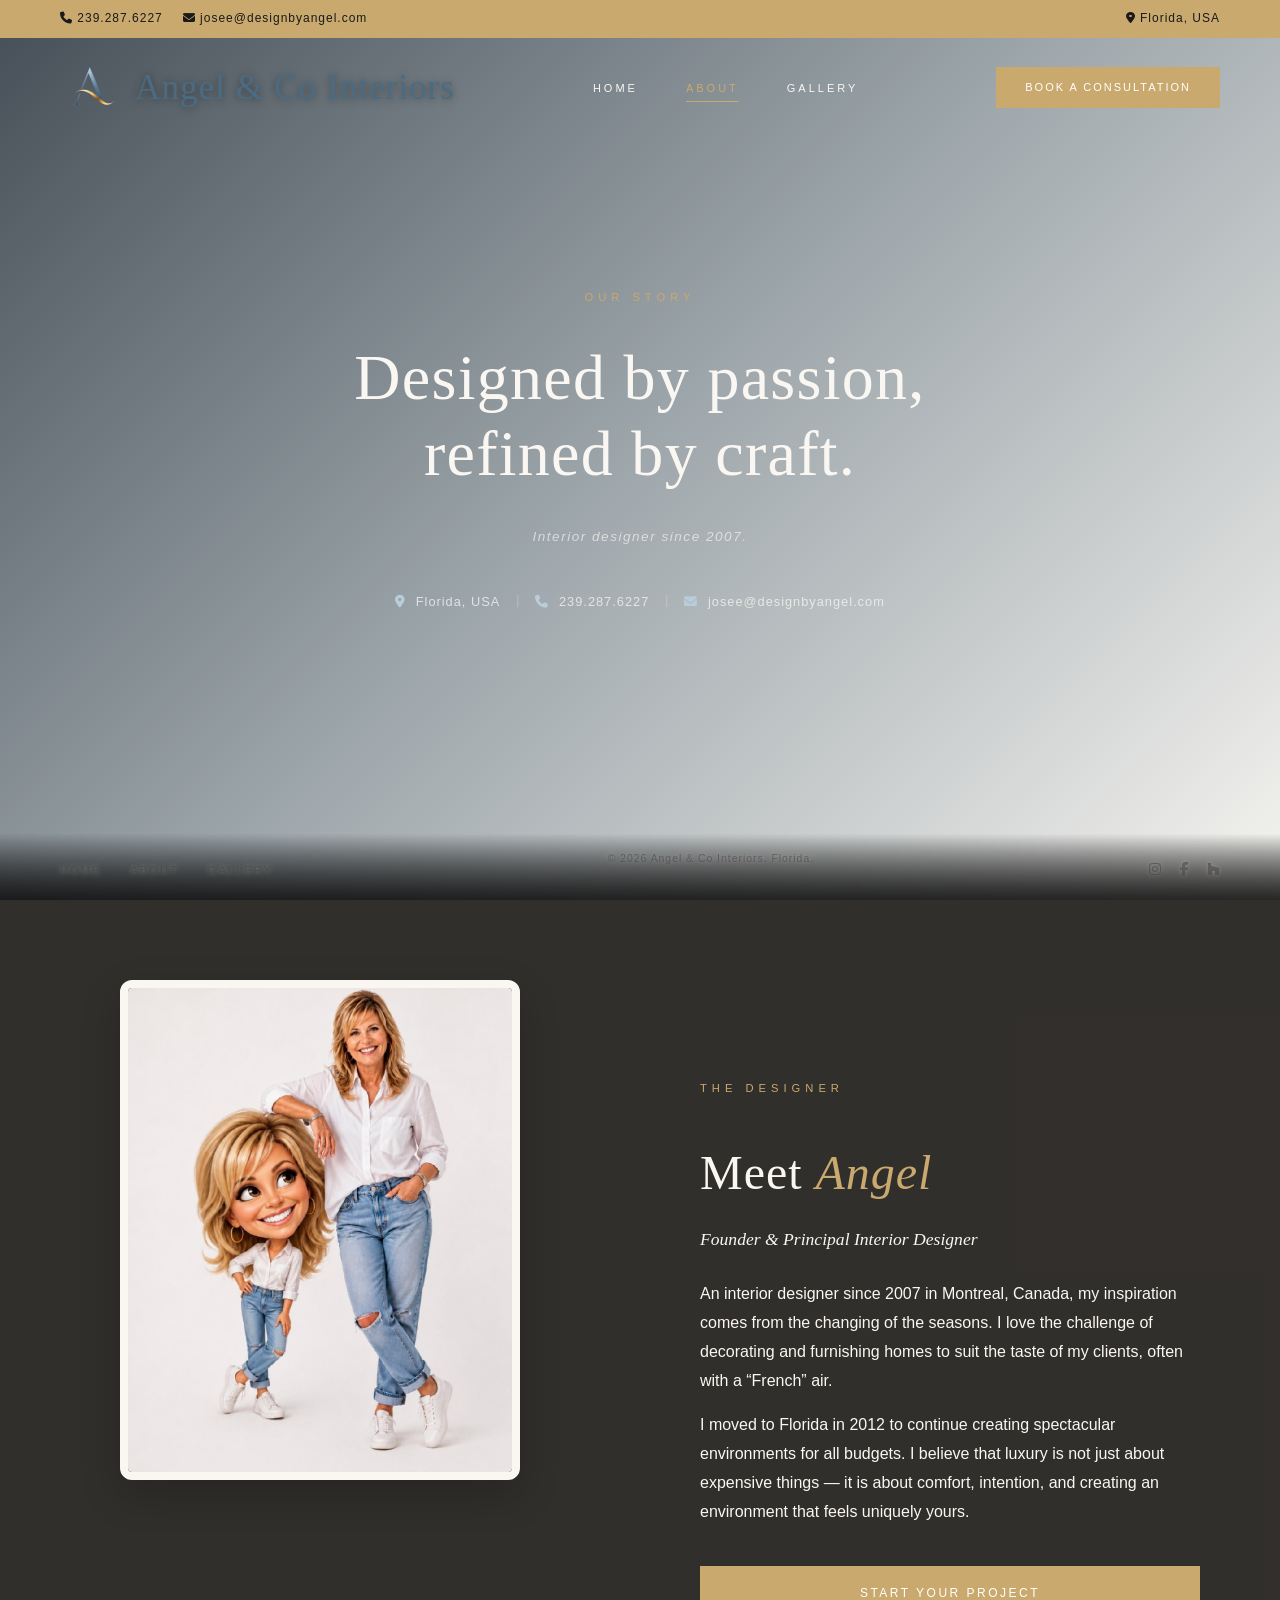
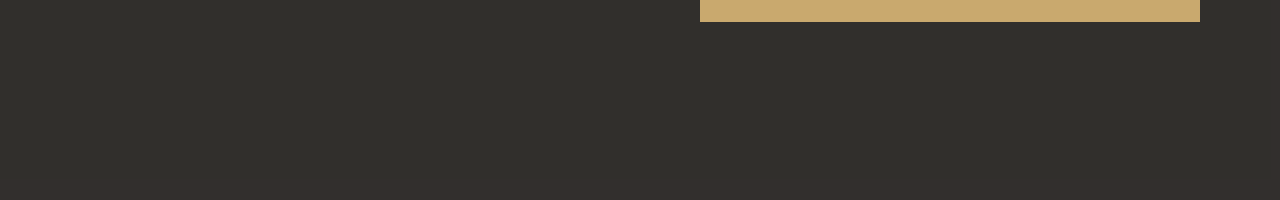
==== commit 97a36f5d: "Add files via upload" ====
--- a/about.html
+++ b/about.html
@@ -26,6 +26,16 @@
 
     <!-- Navigation -->
     <header id="header">
+        <!-- Top Contact Bar -->
+        <div class="top-bar">
+            <div class="top-bar-left">
+                <a href="tel:2392876227"><i class="fas fa-phone"></i> 239.287.6227</a>
+                <a href="mailto:josee@designbyangel.com"><i class="fas fa-envelope"></i> josee@designbyangel.com</a>
+            </div>
+            <div class="top-bar-right">
+                <span><i class="fas fa-map-marker-alt"></i> Florida, USA</span>
+            </div>
+        </div>
         <div class="nav-container">
             <a href="index.html" class="logo-wrapper">
                 <img src="Photos/angel & co/logo-transparent.png" alt="Angel &amp; Co Monogram" class="logo-a">
--- a/style.css
+++ b/style.css
@@ -500,7 +500,7 @@
 
 .logo-text {
   font-family: var(--font-heading);
-  font-size: 1.6rem;
+  font-size: 2.2rem;
   color: var(--color-blue);
   font-weight: 400;
   letter-spacing: 1px;
@@ -1758,6 +1758,10 @@
 }
 
 @media (max-width: 768px) {
+  .top-bar {
+    display: none;
+  }
+
   section {
     padding-top: 70px;
     padding-bottom: 70px;
@@ -1946,8 +1950,12 @@
 }
 
 .lightbox img {
-  max-width: 90%;
+  max-width: 90vw;
   max-height: 90vh;
+  width: auto;
+  height: auto;
+  image-rendering: -webkit-optimize-contrast;
+  image-rendering: crisp-edges;
   box-shadow: 0 10px 40px rgba(0,0,0,0.5);
   border-radius: 4px;
 }
@@ -2210,30 +2218,260 @@
 
 /* Hide black bars in the gallery thumbnails */
 .gallery-9-item img {
-  transform: scale(1.35) !important;
+  /* Removed scale to fix blurriness */
 }
 .gallery-9-item:hover img {
-  transform: scale(1.45) !important;
-}
-
-/* Lightbox Wrapper to hide black bars on zoom */
+  transform: scale(1.05) !important;
+}
+
+/* Lightbox Wrapper — displays image at native size, never upscaled */
 .lightbox-wrapper {
   position: relative;
   overflow: hidden;
   border-radius: 4px;
   box-shadow: 0 10px 40px rgba(0,0,0,0.5);
+  /* Let the wrapper shrink-wrap around the image */
+  display: inline-flex;
+  align-items: center;
+  justify-content: center;
+}
+
+.lightbox-wrapper img {
+  display: block;
+  /* Constrain to viewport but never exceed native resolution */
   max-width: 90vw;
   max-height: 90vh;
+  width: auto;
+  height: auto;
+  /* Ensure crisp rendering */
+  image-rendering: -webkit-optimize-contrast;
+  image-rendering: crisp-edges;
+  box-shadow: none !important;
+  border-radius: 0 !important;
+}
+
+/* Lightbox Crop — crops black bars from expanded images */
+.lightbox-crop {
+  position: relative;
+  overflow: hidden;
+  border-radius: 6px;
+  box-shadow: 0 10px 50px rgba(0,0,0,0.6);
+  width: 85vw;
+  height: 85vh;
+  max-width: 1200px;
+}
+
+.lightbox-crop img {
+  width: 100%;
+  height: 100%;
+  object-fit: cover;
+  object-position: center;
+  display: block;
+  /* Slight zoom to cut any remaining black borders */
+  transform: scale(1.05);
+}
+
+/* ─────────────────────────────────────────────
+   Gallery Slider — Tabbed image carousel
+   ───────────────────────────────────────────── */
+.gallery-slider-section {
+  height: 100vh;
+  background-color: var(--color-deep);
+  overflow: hidden;
+  position: relative;
+  display: flex;
+  flex-direction: column;
+}
+
+/* ── Category Tabs ── */
+.gallery-tabs {
+  display: flex;
+  justify-content: center;
+  gap: 0;
+  flex-shrink: 0;
+  position: relative;
+  z-index: 10;
+  padding-top: 10px;
+}
+
+.gallery-tab {
+  background: transparent;
+  border: none;
+  color: rgba(250, 247, 242, 0.5);
+  font-family: var(--font-heading);
+  font-size: clamp(0.85rem, 1.4vw, 1.1rem);
+  letter-spacing: 3px;
+  text-transform: uppercase;
+  padding: 14px 30px;
+  cursor: pointer;
+  position: relative;
+  transition: color 0.3s ease;
+}
+
+.gallery-tab::after {
+  content: '';
+  position: absolute;
+  bottom: 0;
+  left: 50%;
+  transform: translateX(-50%);
+  width: 0;
+  height: 2px;
+  background: var(--color-gold);
+  transition: width 0.4s ease;
+}
+
+.gallery-tab:hover {
+  color: var(--color-cream);
+}
+
+.gallery-tab.active {
+  color: var(--color-gold);
+}
+
+.gallery-tab.active::after {
+  width: 60%;
+}
+
+/* ── Slider ── */
+.gallery-slider {
+  flex-grow: 1;
+  position: relative;
+  overflow: hidden;
+  min-height: 0;
+}
+
+.gallery-slide {
+  position: absolute;
+  inset: 0;
+  opacity: 0;
+  transition: opacity 0.6s ease;
+  cursor: pointer;
+  overflow: hidden;
+}
+
+.gallery-slide.active {
+  opacity: 1;
+  z-index: 1;
+}
+
+.gallery-slide img {
+  width: 100%;
+  height: 100%;
+  object-fit: cover;
+  object-position: center;
+  display: block;
+  /* Crop black bars baked into images */
+  transform: scale(1.08);
+}
+
+/* ── Arrows ── */
+.slider-arrow {
+  position: absolute;
+  top: 50%;
+  transform: translateY(-50%);
+  z-index: 20;
+  background: rgba(26, 26, 26, 0.4);
+  border: 1px solid rgba(255, 255, 255, 0.15);
+  color: var(--color-cream);
+  width: 50px;
+  height: 50px;
+  border-radius: 50%;
   display: flex;
   align-items: center;
   justify-content: center;
-}
-
-.lightbox-wrapper img {
-  display: block;
-  max-width: 100%;
-  max-height: 100%;
-  transform: scale(1.35); /* Zoom to push black bars out of the wrapper */
-  box-shadow: none !important; /* Move shadow to wrapper */
-  border-radius: 0 !important;
-}
+  cursor: pointer;
+  font-size: 1rem;
+  transition: all 0.3s ease;
+  backdrop-filter: blur(8px);
+  -webkit-backdrop-filter: blur(8px);
+}
+
+.slider-arrow:hover {
+  background: rgba(212, 175, 55, 0.3);
+  border-color: var(--color-gold);
+  color: var(--color-gold);
+}
+
+.slider-prev { left: 24px; }
+.slider-next { right: 24px; }
+
+/* ── Dots ── */
+.slider-dots {
+  position: absolute;
+  bottom: 30px;
+  left: 50%;
+  transform: translateX(-50%);
+  z-index: 20;
+  display: flex;
+  gap: 10px;
+}
+
+.slider-dot {
+  width: 10px;
+  height: 10px;
+  border-radius: 50%;
+  border: 1px solid rgba(250, 247, 242, 0.5);
+  background: transparent;
+  cursor: pointer;
+  padding: 0;
+  transition: all 0.3s ease;
+}
+
+.slider-dot.active {
+  background: var(--color-gold);
+  border-color: var(--color-gold);
+  transform: scale(1.2);
+}
+
+.slider-dot:hover {
+  border-color: var(--color-gold);
+}
+
+/* ── Counter ── */
+.slider-counter {
+  position: absolute;
+  bottom: 32px;
+  right: 30px;
+  z-index: 20;
+  font-family: var(--font-accent, var(--font-body));
+  font-size: 0.85rem;
+  letter-spacing: 2px;
+  color: rgba(250, 247, 242, 0.5);
+}
+
+/* ── Hint ── */
+.slider-hint {
+  position: absolute;
+  bottom: 32px;
+  left: 30px;
+  z-index: 20;
+  font-family: var(--font-accent, var(--font-body));
+  font-size: 0.85rem;
+  letter-spacing: 2px;
+  color: rgba(250, 247, 242, 0.5);
+  pointer-events: none;
+}
+
+/* ── Mobile adjustments ── */
+@media (max-width: 768px) {
+  .gallery-tab {
+    padding: 10px 16px;
+    font-size: 0.75rem;
+    letter-spacing: 2px;
+  }
+
+  .slider-arrow {
+    width: 40px;
+    height: 40px;
+    font-size: 0.85rem;
+  }
+
+  .slider-prev { left: 12px; }
+  .slider-next { right: 12px; }
+
+  .slider-dots { bottom: 20px; }
+  .slider-counter { bottom: 22px; right: 16px; }
+}
+
+
+
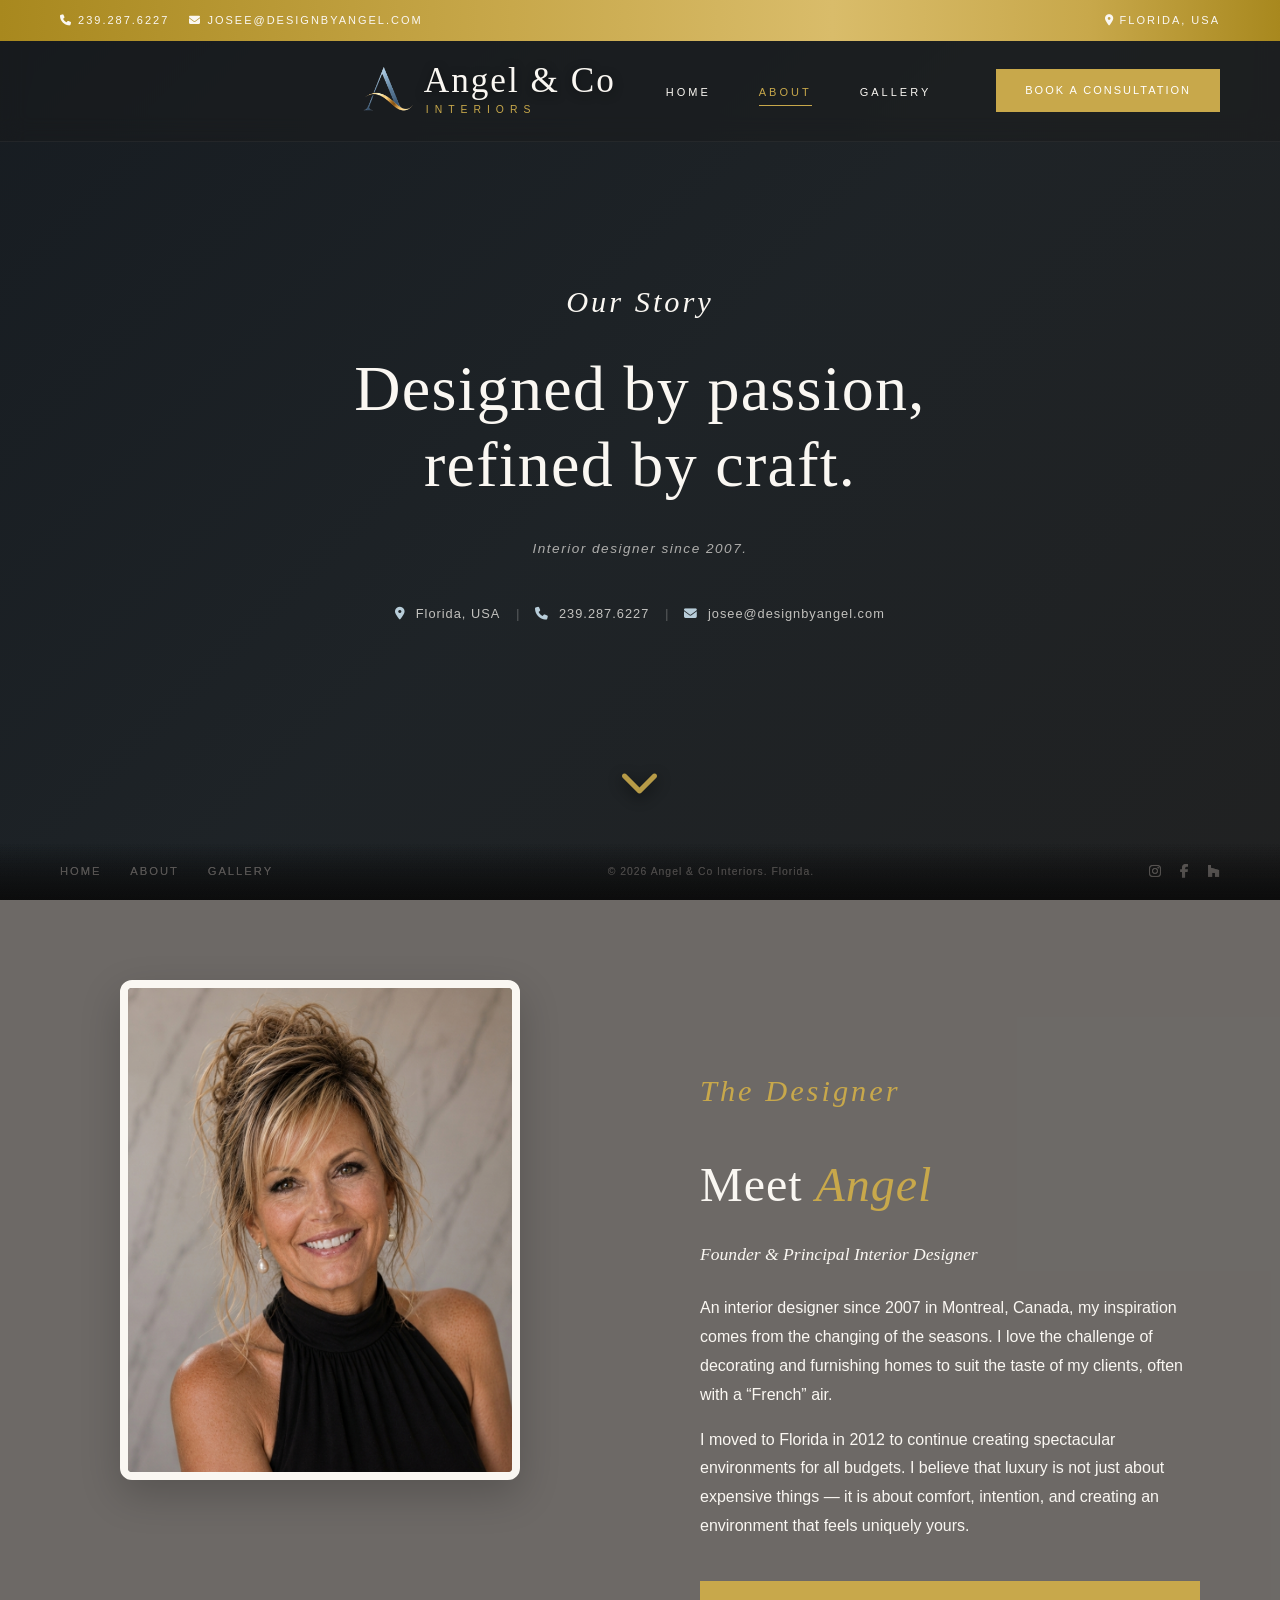
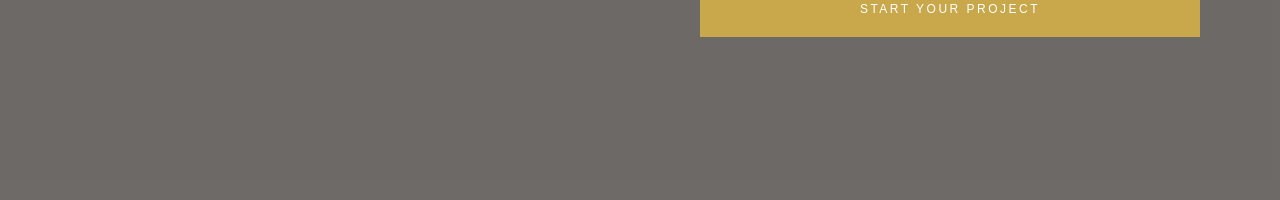
==== commit bf9e3e27: "Add files via upload" ====
--- a/about.html
+++ b/about.html
@@ -15,7 +15,7 @@
     <meta property="og:url" content="https://www.designbyangel.com/about.html">
     <meta property="og:title" content="About Angel &amp; Co Interiors">
     <meta property="og:description" content="Meet Angel, founder and principal designer. Creating timeless interiors since 2007.">
-    <meta property="og:image" content="https://www.designbyangel.com/Photos/angel%20%26%20co/group2/About%20Picture.jfif">
+    <meta property="og:image" content="https://www.designbyangel.com/Photos/angel%20%26%20co/group2/angel-portrait.jpg">
     <meta http-equiv="Content-Security-Policy" content="default-src 'self'; img-src 'self' data: https://images.unsplash.com; style-src 'self' 'unsafe-inline' https://cdnjs.cloudflare.com; font-src 'self' https://cdnjs.cloudflare.com data:; script-src 'self' 'unsafe-inline'; connect-src 'self' https://formspree.io;">
     <meta http-equiv="X-Content-Type-Options" content="nosniff">
     <meta http-equiv="Referrer-Policy" content="strict-origin-when-cross-origin">
@@ -29,8 +29,8 @@
         <!-- Top Contact Bar -->
         <div class="top-bar">
             <div class="top-bar-left">
-                <a href="tel:2392876227"><i class="fas fa-phone"></i> 239.287.6227</a>
-                <a href="mailto:josee@designbyangel.com"><i class="fas fa-envelope"></i> josee@designbyangel.com</a>
+                <span><i class="fas fa-phone"></i> 239.287.6227</span>
+                <span><i class="fas fa-envelope"></i> josee@designbyangel.com</span>
             </div>
             <div class="top-bar-right">
                 <span><i class="fas fa-map-marker-alt"></i> Florida, USA</span>
@@ -39,7 +39,10 @@
         <div class="nav-container">
             <a href="index.html" class="logo-wrapper">
                 <img src="Photos/angel & co/logo-transparent.png" alt="Angel &amp; Co Monogram" class="logo-a">
-                <span class="logo-text">Angel &amp; Co Interiors</span>
+                <div class="logo-text-group">
+                    <span class="logo-text-main">Angel &amp; Co</span>
+                    <span class="logo-text-sub">Interiors</span>
+                </div>
             </a>
             <ul class="nav-links">
                 <li><a href="index.html">Home</a></li>
@@ -71,6 +74,10 @@
                 <a href="mailto:josee@designbyangel.com" class="hero-contact-item"><i class="fas fa-envelope"></i> josee@designbyangel.com</a>
             </div>
         </div>
+        <div class="scroll-indicator">
+            <i class="fas fa-chevron-down"></i>
+        </div>
+        
         <footer class="hero-footer">
             <div class="hero-footer-links">
                 <a href="index.html">Home</a>
@@ -90,7 +97,7 @@
     <section class="snap-content-panel about-me-bg" id="meet-angel">
         <div class="snap-split">
             <div class="snap-split-image about-me-photo-wrapper">
-                <img src="Photos/angel & co/group2/About Picture.jfif" alt="Angel - Lead Designer &amp; Founder">
+                <img src="Photos/angel & co/group2/angel-portrait.jpg" alt="Angel - Lead Designer &amp; Founder">
             </div>
             <div class="snap-split-text">
                 <div class="hero-overline" style="color: var(--color-gold);">The Designer</div>
--- a/style.css
+++ b/style.css
@@ -8,8 +8,8 @@
   --color-deep:        #1A1A1A;
   --color-charcoal:    #2D2D2D;
   --color-warm-dark:   #3A3530;
-  --color-gold:        #C9A96E;
-  --color-gold-soft:   #D4B97A;
+  --color-gold:        #C8A84B;  /* Vibrant warm gold — rich without muddy tones */
+  --color-gold-soft:   #D9BC6A;  /* Lighter gold for hero accents */
   --color-cream:       #FAF7F2;
   --color-white:       #FFFFFF;
   --color-warm-grey:   #A89F95;
@@ -21,8 +21,8 @@
   /* Legacy support for other pages */
   --color-primary-navy:    #1A1A1A;
   --color-secondary-blue:  #2D2D2D;
-  --color-champagne-gold:  #C9A96E;
-  --color-soft-gold:       #D4B97A;
+  --color-champagne-gold:  #C8A84B;
+  --color-soft-gold:       #D9BC6A;
   --color-ivory:           #FAF7F2;
   --color-dark-text:       #4A4543;
 
@@ -60,6 +60,17 @@
   height: 100vh;
 }
 
+/* Hide the native scrollbar for all browsers while keeping scroll functionality */
+html, body {
+  -ms-overflow-style: none;  /* IE and Edge */
+  scrollbar-width: none;  /* Firefox */
+}
+
+html::-webkit-scrollbar,
+body::-webkit-scrollbar {
+  display: none; /* Chrome, Safari and Opera */
+}
+
 /* Every top-level section snaps to full screen */
 body.snap-page > section,
 body.snap-page > .hero-fullpage {
@@ -283,7 +294,7 @@
   font-family: var(--font-body);
   background-color: var(--color-cream);
   color: var(--color-text);
-  line-height: 1.8;
+  line-height: 1.9;
   overflow-x: hidden;
   -webkit-font-smoothing: antialiased;
   -moz-osx-font-smoothing: grayscale;
@@ -320,9 +331,9 @@
 p {
   font-size: 1rem;
   font-weight: 300;
-  margin-bottom: 1.5rem;
+  margin-bottom: 1.75rem;
   color: var(--color-text-light);
-  line-height: 1.85;
+  line-height: 2.0;
 }
 
 a {
@@ -428,7 +439,11 @@
   height: auto;
   z-index: 1000;
   transition: var(--transition);
-  background: transparent;
+  /* Elegant frosted glass to separate the header from busy/light background images */
+  background: rgba(26, 26, 26, 0.4);
+  backdrop-filter: blur(12px);
+  -webkit-backdrop-filter: blur(12px);
+  border-bottom: 1px solid rgba(255, 255, 255, 0.05);
 }
 
 header.scrolled {
@@ -439,13 +454,14 @@
 }
 
 .top-bar {
-  background-color: var(--color-gold);
-  color: var(--color-deep);
+  background: linear-gradient(90deg, #A8881E 0%, #C8A84B 40%, #D9BC6A 65%, #C8A84B 85%, #A8881E 100%);
+  color: var(--color-cream);
   font-family: var(--font-body);
-  font-size: 0.75rem;
   font-weight: 500;
-  letter-spacing: 1px;
-  padding: 8px 60px;
+  font-size: 11px;
+  letter-spacing: 2px;
+  text-transform: uppercase;
+  padding: 10px 60px;
   display: flex;
   justify-content: space-between;
   align-items: center;
@@ -458,11 +474,15 @@
 }
 
 .top-bar a {
-  color: var(--color-deep);
+  color: var(--color-cream);
   text-decoration: none;
   transition: opacity 0.3s ease;
 }
 
+.top-bar span {
+  color: var(--color-cream);
+}
+
 .top-bar a:hover {
   opacity: 0.7;
 }
@@ -472,18 +492,18 @@
 }
 
 .nav-container {
-  display: grid;
-  grid-template-columns: auto 1fr auto; /* Changed to auto so logo can expand */
+  position: relative;
+  display: flex;
+  justify-content: center;
   align-items: center;
   height: 100px;
   padding-left: 60px;
   padding-right: 60px;
   max-width: 100%;
+  gap: 50px; /* Space between logo and links */
 }
 
 .logo-wrapper {
-  width: auto;
-  height: 100%;
   display: flex;
   align-items: center;
   justify-content: flex-start;
@@ -492,25 +512,42 @@
 }
 
 .logo-a {
-  height: 60px;
+  height: 70px;
   width: auto;
   object-fit: contain;
   transition: transform 0.4s ease;
-}
-
-.logo-text {
+  margin-right: -10px; /* Pull text a bit closer to image */
+}
+
+.logo-text-group {
+  display: flex;
+  flex-direction: column;
+  justify-content: center;
+}
+
+.logo-text-main {
   font-family: var(--font-heading);
   font-size: 2.2rem;
-  color: var(--color-blue);
+  color: var(--color-cream);
   font-weight: 400;
-  letter-spacing: 1px;
-  white-space: nowrap;
-  /* Add a subtle text shadow in case it sits on a dark background */
-  text-shadow: 0 1px 8px rgba(0,0,0,0.4);
+  letter-spacing: 2px;
+  line-height: 1.1;
+  text-shadow: 0 2px 10px rgba(0,0,0,0.5);
+}
+
+.logo-text-sub {
+  font-family: var(--font-body);
+  font-size: 0.65rem;
+  color: var(--color-gold);
+  letter-spacing: 6px;
+  text-transform: uppercase;
+  font-weight: 500;
+  padding-left: 2px;
 }
 
 .nav-right {
-  justify-self: end;
+  position: absolute;
+  right: 60px;
   display: flex;
   align-items: center;
   gap: 2rem;
@@ -520,7 +557,7 @@
   list-style: none;
   display: flex;
   gap: 3rem;
-  justify-content: center;
+  align-items: center;
 }
 
 .nav-links a {
@@ -612,13 +649,14 @@
 }
 
 .hero-overline {
-  font-family: var(--font-body);
-  font-size: 0.7rem;
-  letter-spacing: 5px;
-  color: var(--color-gold);
-  text-transform: uppercase;
-  margin-bottom: 2rem;
-  font-weight: 500;
+  font-family: var(--font-heading);
+  font-size: 1.9rem;
+  letter-spacing: 3px;
+  color: var(--color-cream);
+  text-transform: none;
+  margin-bottom: 1.2rem;
+  font-weight: 400;
+  font-style: italic;
 }
 
 .hero-content h1 {
@@ -645,6 +683,7 @@
   align-items: center;
   justify-content: center;
   overflow: hidden;
+  background-color: var(--color-deep);
 }
 
 .hero-fullpage-bg {
@@ -654,13 +693,13 @@
   /* Use background-image for smoother browser upscaling */
   background-image: url('Photos/angel & co/homeheroupdated.png');
   background-size: cover;
-  background-position: center 30%;
+  background-position: center center;
   background-repeat: no-repeat;
   
-  /* Zoom the background slightly to push baked-in black bars off screen */
-  transform: scale(1.25);
-  transform-origin: center center;
-  /* Smooth upscaling — reduces pixel-block artifacts */
+  /* Full bleed, no floating card effect */
+  overflow: hidden;
+  
+  /* Crisp high-quality rendering */
   image-rendering: auto;
   -webkit-filter: none;
   filter: none;
@@ -675,13 +714,41 @@
   position: absolute;
   inset: 0;
   z-index: 2;
-  /* Creamy-blue tinted gradient for a refined atmosphere */
   background: linear-gradient(
     135deg,
-    rgba(18, 30, 42, 0.78) 0%,
-    rgba(45, 68, 85, 0.45) 50%,
-    rgba(184, 205, 217, 0.08) 100%
+    rgba(18, 30, 42, 0.45) 0%,
+    rgba(45, 68, 85, 0.22) 50%,
+    rgba(184, 205, 217, 0.04) 100%
   );
+  overflow: hidden;
+  pointer-events: none;
+}
+
+.scroll-indicator {
+  position: absolute;
+  bottom: 80px;
+  left: 50%;
+  transform: translateX(-50%);
+  color: var(--color-gold);
+  font-size: 2.5rem; /* Made larger */
+  z-index: 10;
+  animation: bounce 2.5s infinite;
+  opacity: 0.9;
+  pointer-events: none;
+  text-shadow: 0 4px 15px rgba(0,0,0,0.7); /* Added shadow for contrast */
+  transition: opacity 0.4s ease; /* Smooth fade out */
+}
+
+@keyframes bounce {
+  0%, 20%, 50%, 80%, 100% {
+    transform: translateY(0) translateX(-50%);
+  }
+  40% {
+    transform: translateY(-8px) translateX(-50%); /* Smaller bounce */
+  }
+  60% {
+    transform: translateY(-4px) translateX(-50%); /* Smaller bounce */
+  }
 }
 
 .hero-fullpage-content {
@@ -689,9 +756,8 @@
   z-index: 3;
   max-width: 700px;
   padding: 0 40px;
-  text-align: left;
-  margin-left: 8%;
-  margin-right: auto;
+  text-align: center;
+  margin: 0 auto;
 }
 
 .hero-fullpage-content h1 {
@@ -707,6 +773,7 @@
 .hero-cta-row {
   display: flex;
   align-items: center;
+  justify-content: center;
   gap: 1.8rem;
   flex-wrap: wrap;
   margin-bottom: 2.5rem;
@@ -763,12 +830,11 @@
   justify-content: space-between;
   padding: 14px 60px;
   background: linear-gradient(to top, rgba(10, 10, 10, 0.65) 0%, transparent 100%);
-  backdrop-filter: blur(2px);
-  -webkit-backdrop-filter: blur(2px);
 }
 
 .hero-footer-links {
   display: flex;
+  align-items: center;
   gap: 1.8rem;
 }
 
@@ -791,10 +857,13 @@
   font-size: 0.65rem;
   letter-spacing: 1px;
   color: rgba(250, 247, 242, 0.4);
+  margin: 0;
+  line-height: 1;
 }
 
 .hero-footer-socials {
   display: flex;
+  align-items: center;
   gap: 1.2rem;
 }
 
@@ -1861,8 +1930,8 @@
   }
 
   .hero-overline {
-    letter-spacing: 3px;
-    font-size: 0.6rem;
+    letter-spacing: 2px;
+    font-size: 1.2rem;
   }
 
   .cta-section {
@@ -2083,13 +2152,10 @@
   width: 100%;
   height: 100%;
   object-fit: cover;
-  /* Zoom in to push black bars out, but shift down slightly to keep her head */
-  transform: scale(1.25);
-  object-position: center 10%;
 }
 
 .about-me-bg {
-  background-image: url('Photos/angel & co/group1/3e6c401f-32f6-44ea-9750-c14af70dceb6.jpeg'); /* elegant living room */
+  background-image: url('Photos/angel & co/group2/Pic 5-clean.jpg'); /* elegant living room (high res) */
   background-size: cover;
   background-position: center;
   background-attachment: fixed;
@@ -2098,7 +2164,7 @@
   content: '';
   position: absolute;
   top: 0; left: 0; right: 0; bottom: 0;
-  background: rgba(15, 12, 10, 0.85); /* dark overlay */
+  background: rgba(15, 12, 10, 0.6); /* lighter overlay */
   z-index: 0;
 }
 .about-me-bg > * {
@@ -2114,9 +2180,10 @@
 .hero-footer {
   position: fixed !important;
   bottom: 0 !important;
-  padding-bottom: 8px !important; 
+  padding-bottom: 15px !important; 
   padding-top: 15px !important;
   z-index: 99 !important;
+  align-items: center !important;
 }
 
 /* ---------------------------------------------
@@ -2357,11 +2424,12 @@
 .gallery-slide img {
   width: 100%;
   height: 100%;
-  object-fit: cover;
+  object-fit: contain;
   object-position: center;
   display: block;
-  /* Crop black bars baked into images */
-  transform: scale(1.08);
+  /* No artificial zoom — show full subject */
+  transform: none;
+  background: var(--color-deep);
 }
 
 /* ── Arrows ── */
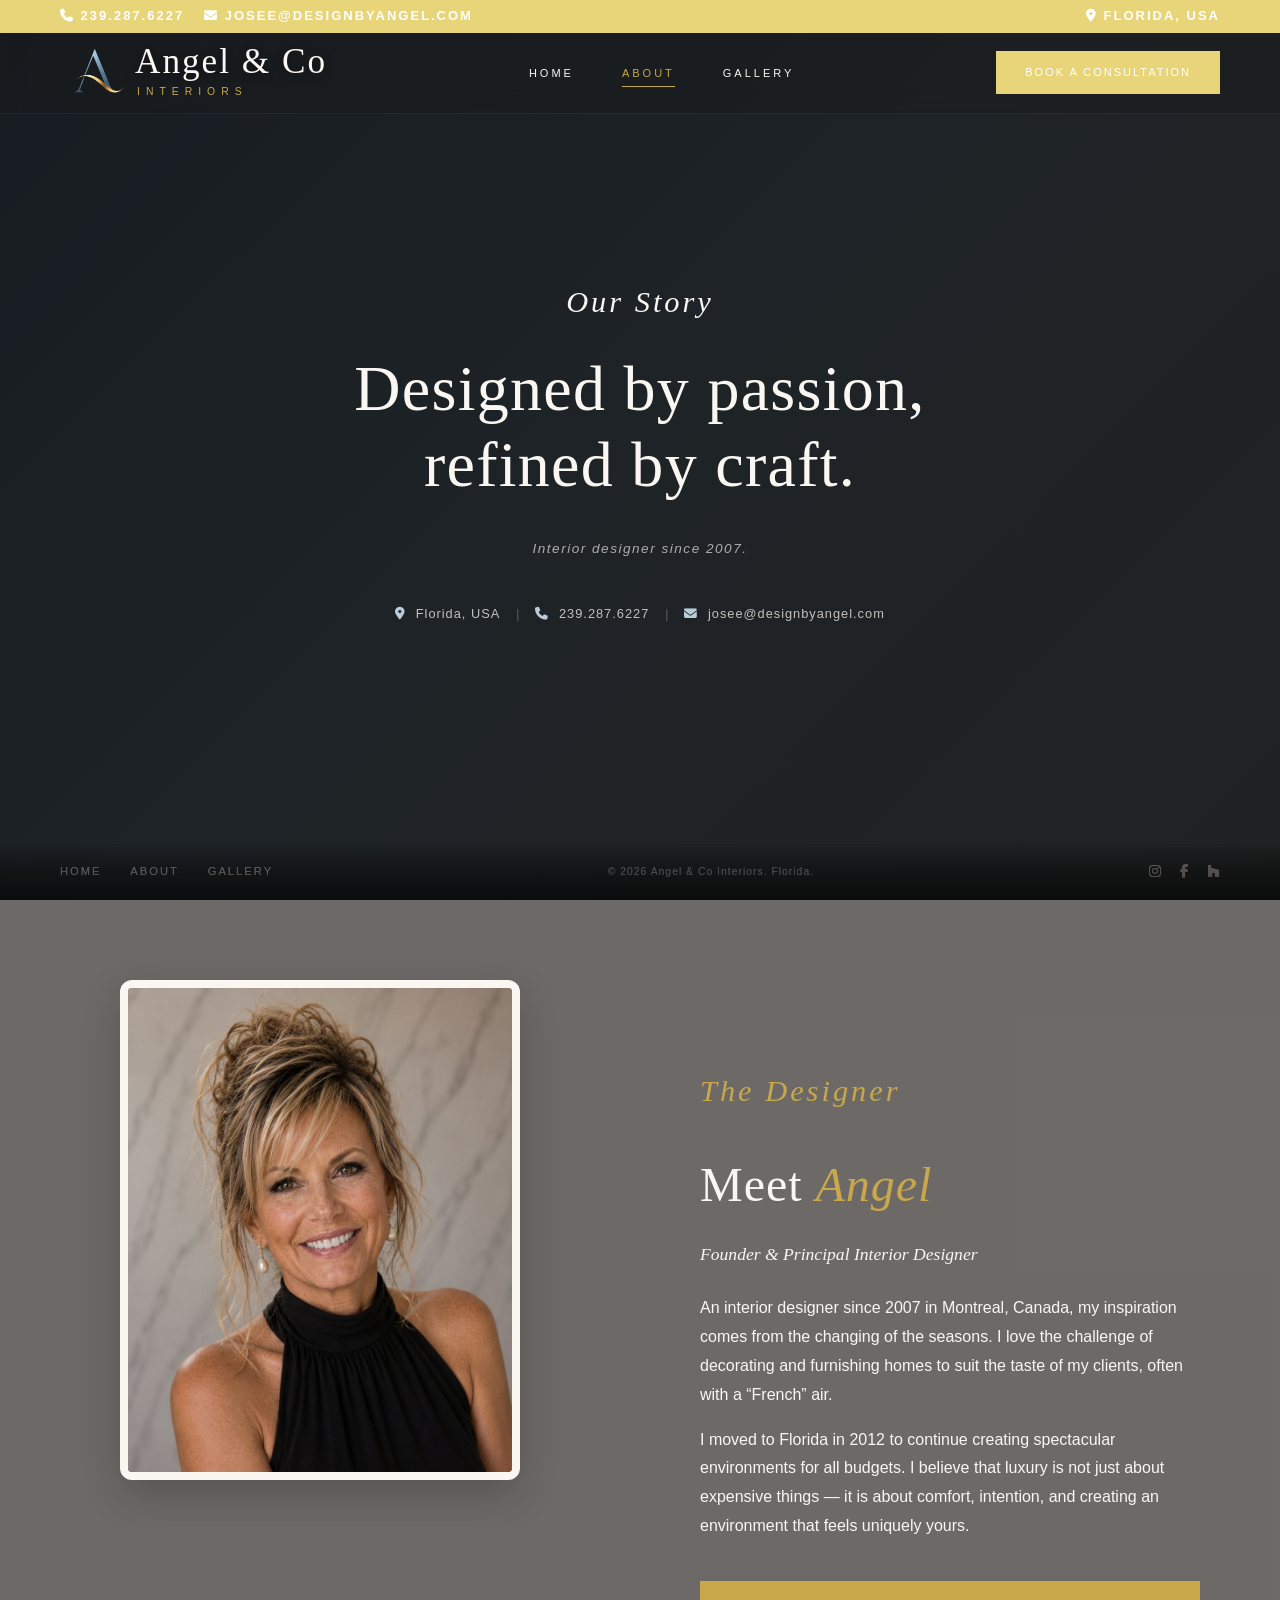
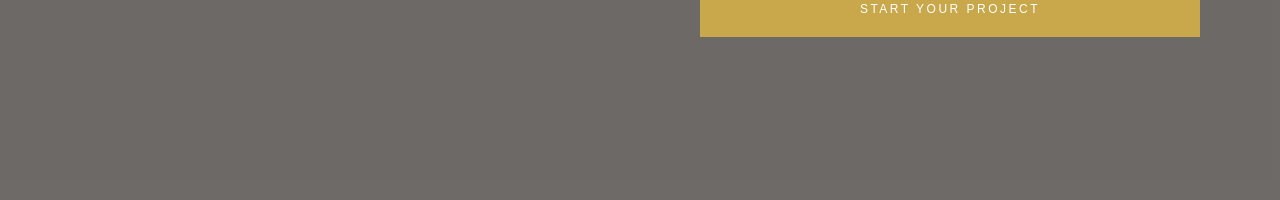
==== commit 85ca6d9c: "Add files via upload" ====
--- a/about.html
+++ b/about.html
@@ -74,9 +74,6 @@
                 <a href="mailto:josee@designbyangel.com" class="hero-contact-item"><i class="fas fa-envelope"></i> josee@designbyangel.com</a>
             </div>
         </div>
-        <div class="scroll-indicator">
-            <i class="fas fa-chevron-down"></i>
-        </div>
         
         <footer class="hero-footer">
             <div class="hero-footer-links">
--- a/style.css
+++ b/style.css
@@ -5,35 +5,39 @@
    ───────────────────────────────────────────── */
 :root {
   /* Core palette — soft, warm, luxurious */
-  --color-deep:        #1A1A1A;
-  --color-charcoal:    #2D2D2D;
-  --color-warm-dark:   #3A3530;
-  --color-gold:        #C8A84B;  /* Vibrant warm gold — rich without muddy tones */
-  --color-gold-soft:   #D9BC6A;  /* Lighter gold for hero accents */
-  --color-cream:       #FAF7F2;
-  --color-white:       #FFFFFF;
-  --color-warm-grey:   #A89F95;
-  --color-blue:        #4A6B82; /* Coastal slate blue */
-  --color-blue-cream:  #B8CDD9; /* Creamy powder blue — soft & luxurious */
-  --color-text:        #4A4543;
-  --color-text-light:  #7A756F;
+  --color-deep: #1A1A1A;
+  --color-charcoal: #2D2D2D;
+  --color-warm-dark: #3A3530;
+  --color-gold: #C8A84B;
+  /* Vibrant warm gold — rich without muddy tones */
+  --color-gold-soft: #D9BC6A;
+  /* Lighter gold for hero accents */
+  --color-cream: #FAF7F2;
+  --color-white: #FFFFFF;
+  --color-warm-grey: #A89F95;
+  --color-blue: #4A6B82;
+  /* Coastal slate blue */
+  --color-blue-cream: #B8CDD9;
+  /* Creamy powder blue — soft & luxurious */
+  --color-text: #4A4543;
+  --color-text-light: #7A756F;
 
   /* Legacy support for other pages */
-  --color-primary-navy:    #1A1A1A;
-  --color-secondary-blue:  #2D2D2D;
-  --color-champagne-gold:  #C8A84B;
-  --color-soft-gold:       #D9BC6A;
-  --color-ivory:           #FAF7F2;
-  --color-dark-text:       #4A4543;
+  --color-primary-navy: #1A1A1A;
+  --color-secondary-blue: #2D2D2D;
+  --color-champagne-gold: #C8A84B;
+  --color-soft-gold: #D9BC6A;
+  --color-ivory: #FAF7F2;
+  --color-dark-text: #4A4543;
 
   /* Typography */
   --font-heading: 'Cormorant Garamond', serif;
-  --font-body:    'Montserrat', sans-serif;
-  --font-accent:  'Playfair Display', serif;
+  --font-body: 'Montserrat', sans-serif;
+  --font-accent: 'Playfair Display', serif;
 
   /* Motion */
   --ease-elegant: cubic-bezier(0.25, 0.46, 0.45, 0.94);
-  --transition:   all 0.4s var(--ease-elegant);
+  --transition: all 0.4s var(--ease-elegant);
 }
 
 /* ─────────────────────────────────────────────
@@ -60,20 +64,36 @@
   height: 100vh;
 }
 
-/* Hide the native scrollbar for all browsers while keeping scroll functionality */
+/* Custom Scrollbar - Pure white, detached, aesthetic */
 html, body {
-  -ms-overflow-style: none;  /* IE and Edge */
-  scrollbar-width: none;  /* Firefox */
-}
-
-html::-webkit-scrollbar,
-body::-webkit-scrollbar {
-  display: none; /* Chrome, Safari and Opera */
+  scrollbar-width: thin;
+  scrollbar-color: rgba(255, 255, 255, 0.5) transparent;
+}
+
+::-webkit-scrollbar {
+  width: 14px;
+  background: transparent;
+}
+
+::-webkit-scrollbar-track {
+  background: transparent;
+  margin: 10px 0;
+}
+
+::-webkit-scrollbar-thumb {
+  background-color: rgba(255, 255, 255, 0.5);
+  border-radius: 10px;
+  border: 4px solid transparent;
+  background-clip: padding-box;
+}
+
+::-webkit-scrollbar-thumb:hover {
+  background-color: rgba(255, 255, 255, 1);
 }
 
 /* Every top-level section snaps to full screen */
-body.snap-page > section,
-body.snap-page > .hero-fullpage {
+body.snap-page>section,
+body.snap-page>.hero-fullpage {
   scroll-snap-align: start;
   scroll-snap-stop: always;
 }
@@ -273,16 +293,20 @@
   .snap-split {
     grid-template-columns: 1fr;
   }
+
   .snap-split-image {
     height: 40vh;
   }
+
   .snap-split-text {
     padding: 40px 24px;
   }
+
   .snap-gallery-grid {
     grid-template-columns: repeat(2, 1fr);
     grid-template-rows: repeat(3, 160px);
   }
+
   .home-contact-inner {
     grid-template-columns: 1fr;
     gap: 3rem;
@@ -303,7 +327,12 @@
 /* ─────────────────────────────────────────────
    Typography
    ───────────────────────────────────────────── */
-h1, h2, h3, h4, h5, h6 {
+h1,
+h2,
+h3,
+h4,
+h5,
+h6 {
   font-family: var(--font-heading);
   font-weight: 400;
   color: var(--color-deep);
@@ -439,7 +468,6 @@
   height: auto;
   z-index: 1000;
   transition: var(--transition);
-  /* Elegant frosted glass to separate the header from busy/light background images */
   background: rgba(26, 26, 26, 0.4);
   backdrop-filter: blur(12px);
   -webkit-backdrop-filter: blur(12px);
@@ -454,33 +482,34 @@
 }
 
 .top-bar {
-  background: linear-gradient(90deg, #A8881E 0%, #C8A84B 40%, #D9BC6A 65%, #C8A84B 85%, #A8881E 100%);
-  color: var(--color-cream);
+  background-color: #E8D479;
+  color: var(--color-white);
   font-family: var(--font-body);
-  font-weight: 500;
-  font-size: 11px;
+  font-weight: 600;
+  font-size: 13px;
   letter-spacing: 2px;
   text-transform: uppercase;
-  padding: 10px 60px;
+  padding: 4px 60px;
   display: flex;
   justify-content: space-between;
   align-items: center;
   transition: var(--transition);
 }
 
-.top-bar-left, .top-bar-right {
+.top-bar-left,
+.top-bar-right {
   display: flex;
   gap: 20px;
 }
 
 .top-bar a {
-  color: var(--color-cream);
+  color: var(--color-white);
   text-decoration: none;
   transition: opacity 0.3s ease;
 }
 
 .top-bar span {
-  color: var(--color-cream);
+  color: var(--color-white);
 }
 
 .top-bar a:hover {
@@ -488,19 +517,20 @@
 }
 
 header.scrolled .top-bar {
-  display: none; /* Hide top bar when scrolled for a cleaner sticky nav */
+  display: none;
+  /* Hide top bar when scrolled for a cleaner sticky nav */
 }
 
 .nav-container {
   position: relative;
   display: flex;
-  justify-content: center;
+  justify-content: space-between;
   align-items: center;
-  height: 100px;
+  height: 80px;
   padding-left: 60px;
   padding-right: 60px;
   max-width: 100%;
-  gap: 50px; /* Space between logo and links */
+  transition: var(--transition);
 }
 
 .logo-wrapper {
@@ -516,7 +546,8 @@
   width: auto;
   object-fit: contain;
   transition: transform 0.4s ease;
-  margin-right: -10px; /* Pull text a bit closer to image */
+  margin-right: -10px;
+  /* Pull text a bit closer to image */
 }
 
 .logo-text-group {
@@ -532,7 +563,7 @@
   font-weight: 400;
   letter-spacing: 2px;
   line-height: 1.1;
-  text-shadow: 0 2px 10px rgba(0,0,0,0.5);
+  text-shadow: 0 2px 10px rgba(0, 0, 0, 0.5);
 }
 
 .logo-text-sub {
@@ -546,8 +577,6 @@
 }
 
 .nav-right {
-  position: absolute;
-  right: 60px;
   display: flex;
   align-items: center;
   gap: 2rem;
@@ -594,6 +623,9 @@
   padding: 10px 28px;
   font-size: 11px;
   letter-spacing: 2px;
+  background-color: #E8D479 !important;
+  border-color: #E8D479 !important;
+  color: var(--color-white) !important;
 }
 
 .menu-toggle {
@@ -633,12 +665,10 @@
   position: absolute;
   inset: 0;
   z-index: 2;
-  background: linear-gradient(
-    to bottom,
-    rgba(26, 26, 26, 0.55) 0%,
-    rgba(26, 26, 26, 0.60) 40%,
-    rgba(26, 26, 26, 0.65) 100%
-  );
+  background: linear-gradient(to bottom,
+      rgba(26, 26, 26, 0.55) 0%,
+      rgba(26, 26, 26, 0.60) 40%,
+      rgba(26, 26, 26, 0.65) 100%);
 }
 
 .hero-content {
@@ -695,10 +725,10 @@
   background-size: cover;
   background-position: center center;
   background-repeat: no-repeat;
-  
+
   /* Full bleed, no floating card effect */
   overflow: hidden;
-  
+
   /* Crisp high-quality rendering */
   image-rendering: auto;
   -webkit-filter: none;
@@ -714,12 +744,10 @@
   position: absolute;
   inset: 0;
   z-index: 2;
-  background: linear-gradient(
-    135deg,
-    rgba(18, 30, 42, 0.45) 0%,
-    rgba(45, 68, 85, 0.22) 50%,
-    rgba(184, 205, 217, 0.04) 100%
-  );
+  background: linear-gradient(135deg,
+      rgba(18, 30, 42, 0.45) 0%,
+      rgba(45, 68, 85, 0.22) 50%,
+      rgba(184, 205, 217, 0.04) 100%);
   overflow: hidden;
   pointer-events: none;
 }
@@ -730,24 +758,36 @@
   left: 50%;
   transform: translateX(-50%);
   color: var(--color-gold);
-  font-size: 2.5rem; /* Made larger */
+  font-size: 2.5rem;
+  /* Made larger */
   z-index: 10;
   animation: bounce 2.5s infinite;
   opacity: 0.9;
   pointer-events: none;
-  text-shadow: 0 4px 15px rgba(0,0,0,0.7); /* Added shadow for contrast */
-  transition: opacity 0.4s ease; /* Smooth fade out */
+  text-shadow: 0 4px 15px rgba(0, 0, 0, 0.7);
+  /* Added shadow for contrast */
+  transition: opacity 0.4s ease;
+  /* Smooth fade out */
 }
 
 @keyframes bounce {
-  0%, 20%, 50%, 80%, 100% {
+
+  0%,
+  20%,
+  50%,
+  80%,
+  100% {
     transform: translateY(0) translateX(-50%);
   }
+
   40% {
-    transform: translateY(-8px) translateX(-50%); /* Smaller bounce */
-  }
+    transform: translateY(-8px) translateX(-50%);
+    /* Smaller bounce */
+  }
+
   60% {
-    transform: translateY(-4px) translateX(-50%); /* Smaller bounce */
+    transform: translateY(-4px) translateX(-50%);
+    /* Smaller bounce */
   }
 }
 
@@ -791,6 +831,7 @@
 .hero-contact-strip {
   display: flex;
   align-items: center;
+  justify-content: center;
   gap: 1rem;
   flex-wrap: wrap;
 }
@@ -885,6 +926,7 @@
     gap: 8px;
     text-align: center;
   }
+
   .hero-footer-links {
     gap: 1rem;
   }
@@ -897,9 +939,11 @@
     text-align: center;
     padding: 0 24px;
   }
+
   .hero-cta-row {
     justify-content: center;
   }
+
   .hero-contact-strip {
     justify-content: center;
   }
@@ -969,6 +1013,7 @@
     grid-template-columns: repeat(2, 1fr);
     grid-auto-rows: 200px;
   }
+
   .home-gallery-item.wide {
     grid-column: span 1;
   }
@@ -996,7 +1041,7 @@
   flex-direction: column;
   justify-content: center;
   align-items: flex-start;
-  padding: 120px 8% 80px 12%; 
+  padding: 120px 8% 80px 12%;
   z-index: 3;
   position: relative;
 }
@@ -1038,11 +1083,13 @@
   .split-hero {
     flex-direction: column;
   }
+
   .split-hero-content {
     padding: 160px 5% 60px 5%;
     align-items: center;
     text-align: center;
   }
+
   .split-hero-image {
     min-height: 60vh;
   }
@@ -1095,6 +1142,7 @@
   gap: 15px;
   margin-bottom: 4rem;
 }
+
 .section-separator::before,
 .section-separator::after {
   content: '';
@@ -1103,6 +1151,7 @@
   height: 1px;
   background-color: var(--color-gold);
 }
+
 .section-separator i {
   color: var(--color-gold);
   font-size: 0.6rem;
@@ -1939,6 +1988,7 @@
     padding-bottom: 70px;
   }
 }
+
 /* ---------------------------------------------
    Single-Screen Gallery
    --------------------------------------------- */
@@ -1955,7 +2005,8 @@
   display: grid;
   grid-template-columns: repeat(3, 1fr);
   gap: 15px;
-  padding: 100px 30px 40px; /* space for header */
+  padding: 100px 30px 40px;
+  /* space for header */
   height: 100vh;
   box-sizing: border-box;
 }
@@ -1981,7 +2032,7 @@
   overflow: hidden;
   border-radius: 4px;
   cursor: pointer;
-  box-shadow: 0 4px 12px rgba(0,0,0,0.1);
+  box-shadow: 0 4px 12px rgba(0, 0, 0, 0.1);
 }
 
 .gallery-item img {
@@ -2025,7 +2076,7 @@
   height: auto;
   image-rendering: -webkit-optimize-contrast;
   image-rendering: crisp-edges;
-  box-shadow: 0 10px 40px rgba(0,0,0,0.5);
+  box-shadow: 0 10px 40px rgba(0, 0, 0, 0.5);
   border-radius: 4px;
 }
 
@@ -2048,15 +2099,17 @@
     overflow-y: auto;
     height: auto;
   }
+
   .gallery-wrapper {
     grid-template-columns: 1fr;
     height: auto;
     padding-bottom: 80px;
   }
+
   .gallery-item {
     min-height: 250px;
   }
-}
+}
 
 /* ---------------------------------------------
    Gallery 9-Image Grid (Fits perfectly on screen)
@@ -2080,7 +2133,8 @@
   grid-template-columns: repeat(3, 1fr);
   /* Dynamically size 3 rows to fill remaining height exactly */
   grid-template-rows: repeat(3, calc((100vh - 280px) / 3));
-  grid-auto-flow: column; /* THIS MAKES IT FILL COLUMNS FIRST! */
+  grid-auto-flow: column;
+  /* THIS MAKES IT FILL COLUMNS FIRST! */
   gap: 10px;
   max-width: 1400px;
   margin: 0 auto;
@@ -2110,7 +2164,7 @@
   position: absolute;
   bottom: 10px;
   left: 10px;
-  background: rgba(255,255,255,0.9);
+  background: rgba(255, 255, 255, 0.9);
   padding: 4px 12px;
   font-family: var(--font-accent);
   font-size: 0.85rem;
@@ -2124,7 +2178,7 @@
     grid-template-columns: repeat(2, 1fr);
     grid-template-rows: repeat(5, 150px);
   }
-}
+}
 
 /* --- Gallery Grid Labels --- */
 .gallery-9-header {
@@ -2144,7 +2198,7 @@
   margin: 0 auto;
   border-radius: 12px;
   overflow: hidden;
-  box-shadow: 0 15px 40px rgba(0,0,0,0.2);
+  box-shadow: 0 15px 40px rgba(0, 0, 0, 0.2);
   border: 8px solid var(--color-ivory);
 }
 
@@ -2155,36 +2209,44 @@
 }
 
 .about-me-bg {
-  background-image: url('Photos/angel & co/group2/Pic 5-clean.jpg'); /* elegant living room (high res) */
+  background-image: url('Photos/angel & co/group2/Pic 5-clean.jpg');
+  /* elegant living room (high res) */
   background-size: cover;
   background-position: center;
   background-attachment: fixed;
 }
+
 .about-me-bg::before {
   content: '';
   position: absolute;
-  top: 0; left: 0; right: 0; bottom: 0;
-  background: rgba(15, 12, 10, 0.6); /* lighter overlay */
+  top: 0;
+  left: 0;
+  right: 0;
+  bottom: 0;
+  background: rgba(15, 12, 10, 0.6);
+  /* lighter overlay */
   z-index: 0;
 }
-.about-me-bg > * {
+
+.about-me-bg>* {
   position: relative;
   z-index: 1;
 }
-.about-me-bg .snap-split-text h2, 
+
+.about-me-bg .snap-split-text h2,
 .about-me-bg .snap-split-text p {
   color: var(--color-cream);
-}
+}
 
 /* Force footer to be fixed and completely at the bottom */
 .hero-footer {
   position: fixed !important;
   bottom: 0 !important;
-  padding-bottom: 15px !important; 
+  padding-bottom: 15px !important;
   padding-top: 15px !important;
   z-index: 99 !important;
   align-items: center !important;
-}
+}
 
 /* ---------------------------------------------
    Hero Two-Column Overlay (Homepage)
@@ -2220,7 +2282,7 @@
   backdrop-filter: blur(10px);
   padding: 40px;
   border-radius: 8px;
-  box-shadow: 0 20px 50px rgba(0,0,0,0.3);
+  box-shadow: 0 20px 50px rgba(0, 0, 0, 0.3);
   z-index: 10;
 }
 
@@ -2254,18 +2316,21 @@
     gap: 30px;
     padding-top: 80px;
   }
+
   .hero-contact-card {
     width: 100%;
     max-width: 500px;
   }
+
   .hero-split-left {
     text-align: center;
   }
+
   .hero-split-left .hero-contact-strip,
   .hero-split-left .hero-cta-row {
     justify-content: center;
   }
-}
+}
 
 /* Force About Me Photo Wrapper Aspect Ratio */
 .about-me-photo-wrapper {
@@ -2275,18 +2340,21 @@
   aspect-ratio: 4 / 5;
   margin: 0 auto;
 }
+
 .about-me-photo-wrapper img {
   width: 100%;
   height: 100%;
   object-fit: cover;
-  transform: scale(1.02); /* Just a tiny safety zoom */
+  transform: scale(1.02);
+  /* Just a tiny safety zoom */
   object-position: center center;
-}
+}
 
 /* Hide black bars in the gallery thumbnails */
 .gallery-9-item img {
   /* Removed scale to fix blurriness */
 }
+
 .gallery-9-item:hover img {
   transform: scale(1.05) !important;
 }
@@ -2296,7 +2364,7 @@
   position: relative;
   overflow: hidden;
   border-radius: 4px;
-  box-shadow: 0 10px 40px rgba(0,0,0,0.5);
+  box-shadow: 0 10px 40px rgba(0, 0, 0, 0.5);
   /* Let the wrapper shrink-wrap around the image */
   display: inline-flex;
   align-items: center;
@@ -2322,7 +2390,7 @@
   position: relative;
   overflow: hidden;
   border-radius: 6px;
-  box-shadow: 0 10px 50px rgba(0,0,0,0.6);
+  box-shadow: 0 10px 50px rgba(0, 0, 0, 0.6);
   width: 85vw;
   height: 85vh;
   max-width: 1200px;
@@ -2460,8 +2528,13 @@
   color: var(--color-gold);
 }
 
-.slider-prev { left: 24px; }
-.slider-next { right: 24px; }
+.slider-prev {
+  left: 24px;
+}
+
+.slider-next {
+  right: 24px;
+}
 
 /* ── Dots ── */
 .slider-dots {
@@ -2534,12 +2607,20 @@
     font-size: 0.85rem;
   }
 
-  .slider-prev { left: 12px; }
-  .slider-next { right: 12px; }
-
-  .slider-dots { bottom: 20px; }
-  .slider-counter { bottom: 22px; right: 16px; }
-}
-
-
-
+  .slider-prev {
+    left: 12px;
+  }
+
+  .slider-next {
+    right: 12px;
+  }
+
+  .slider-dots {
+    bottom: 20px;
+  }
+
+  .slider-counter {
+    bottom: 22px;
+    right: 16px;
+  }
+}
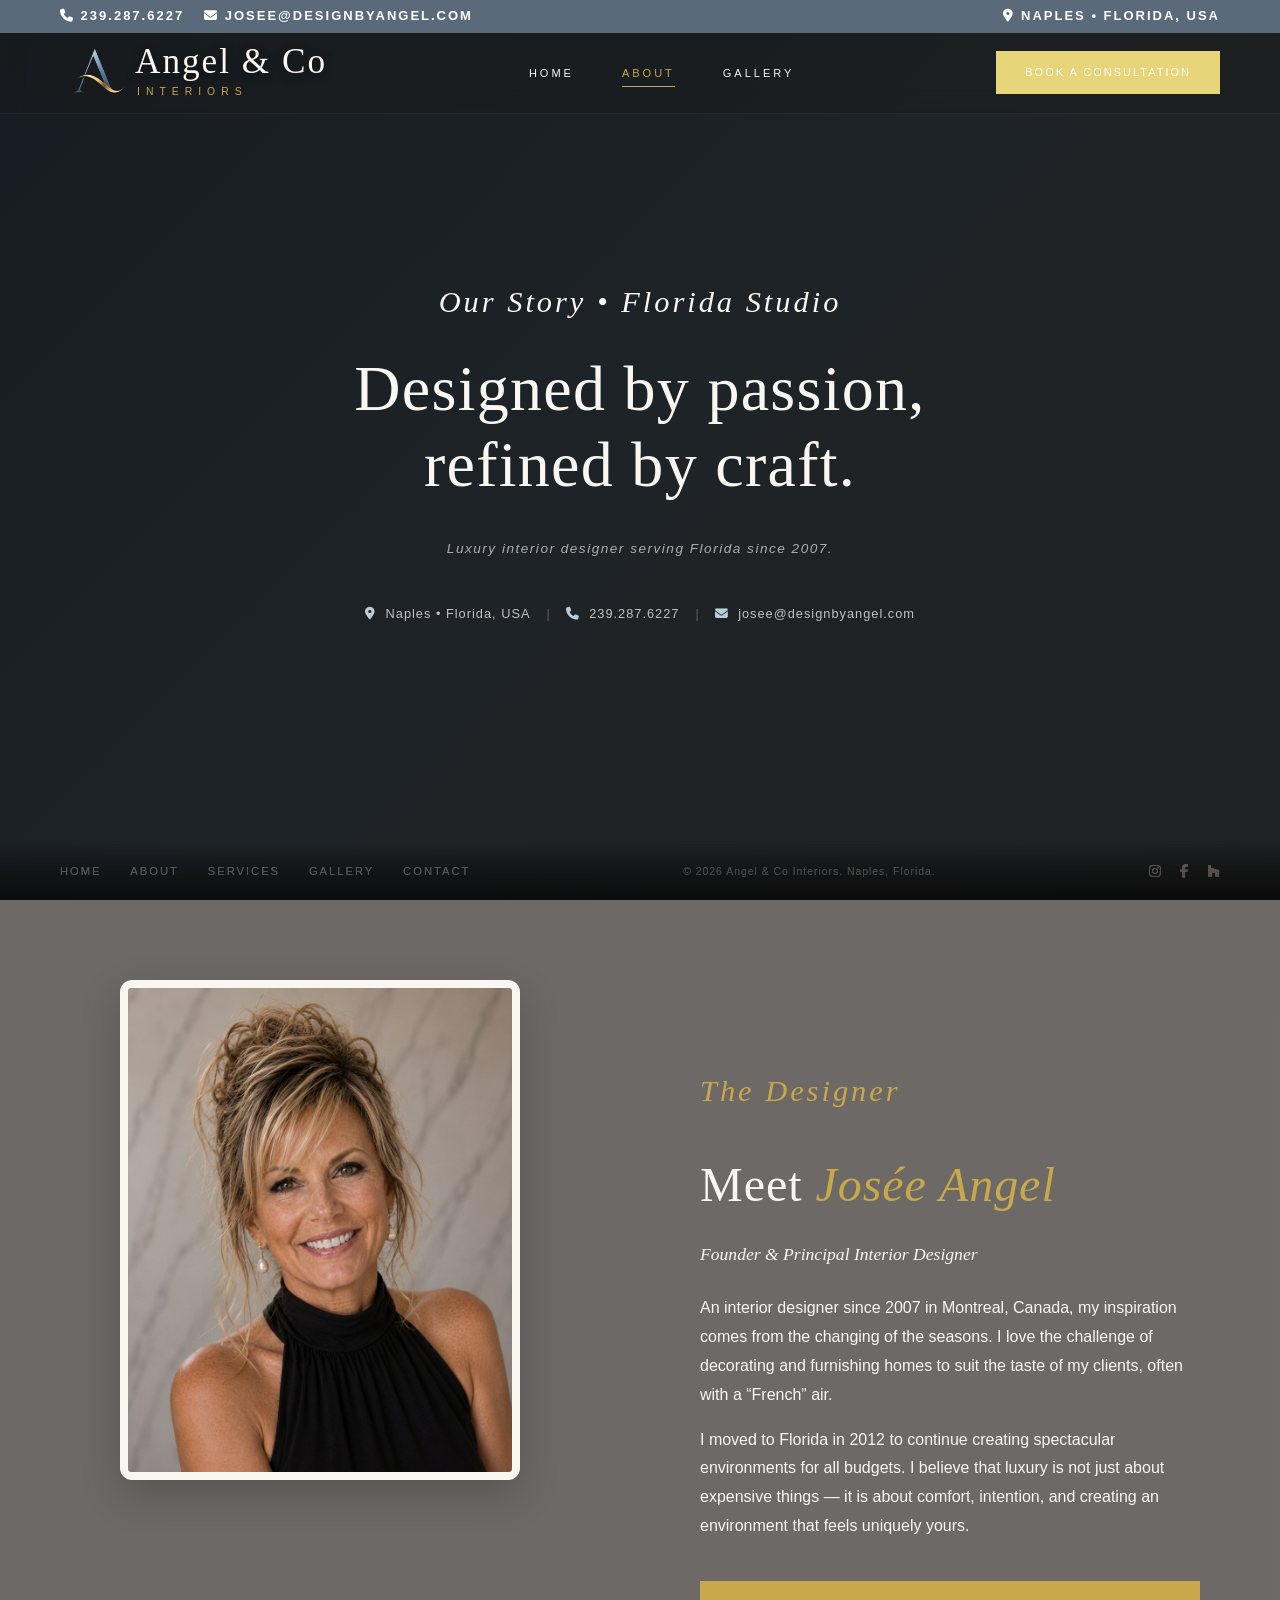
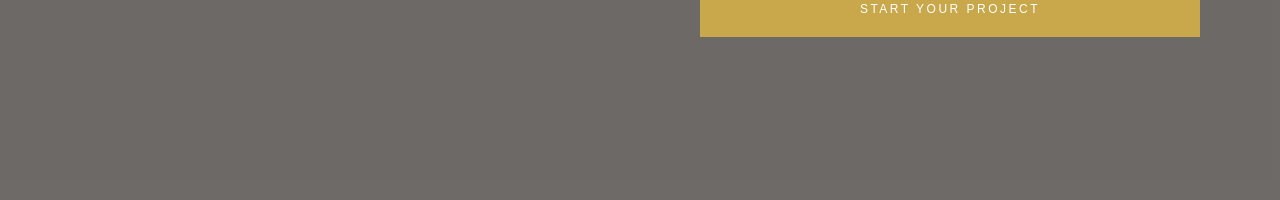
==== commit 6995e025: "Add files via upload" ====
--- a/about.html
+++ b/about.html
@@ -3,19 +3,66 @@
 <head>
     <meta charset="UTF-8">
     <meta name="viewport" content="width=device-width, initial-scale=1.0">
-    <title>About Angel &amp; Co Interiors | Interior Designer in Florida Since 2007</title>
-    <meta name="description" content="Meet Angel, founder of Angel &amp; Co Interiors — a luxury interior designer in Florida since 2007.">
-    <meta name="keywords" content="interior designer Florida, about Angel and Co, luxury home designer, Florida interior decorator">
+    <title>About Angel &amp; Co Interiors | Luxury Florida Interior Designer Since 2007</title>
+    <meta name="description" content="Meet Josée Angel, founder &amp; principal designer of Angel &amp; Co Interiors. Designing timeless, elegant luxury homes across Naples, Marco Island &amp; Florida since 2007.">
+    <meta name="keywords" content="interior designer Florida, about Angel and Co, luxury home designer, Florida interior decorator, Josée Angel interior designer, Naples FL luxury interior designer, Marco Island interior design">
     <meta name="author" content="Angel &amp; Co Interiors">
     <meta name="robots" content="index, follow">
     <link rel="canonical" href="https://www.designbyangel.com/about.html">
     <link rel="icon" type="image/png" href="favicon.png">
     <link rel="apple-touch-icon" href="favicon.png">
+
+    <!-- Regional & Geo Meta Tags for Florida Local Search -->
+    <meta name="geo.region" content="US-FL">
+    <meta name="geo.placename" content="Naples, Florida">
+    <meta name="geo.position" content="26.1420;-81.7948">
+    <meta name="ICBM" content="26.1420, -81.7948">
+
+    <!-- Open Graph -->
     <meta property="og:type" content="website">
     <meta property="og:url" content="https://www.designbyangel.com/about.html">
-    <meta property="og:title" content="About Angel &amp; Co Interiors">
-    <meta property="og:description" content="Meet Angel, founder and principal designer. Creating timeless interiors since 2007.">
+    <meta property="og:site_name" content="Angel &amp; Co Interiors">
+    <meta property="og:title" content="About Angel &amp; Co Interiors | Luxury Florida Interior Designer">
+    <meta property="og:description" content="Meet Josée Angel, founder and principal designer. Creating timeless, sophisticated interiors in Florida since 2007.">
     <meta property="og:image" content="https://www.designbyangel.com/Photos/angel%20%26%20co/group2/angel-portrait.jpg">
+    <meta property="og:locale" content="en_US">
+
+    <!-- Twitter Card -->
+    <meta name="twitter:card" content="summary_large_image">
+    <meta name="twitter:title" content="About Angel &amp; Co Interiors | Luxury Florida Interior Designer">
+    <meta name="twitter:description" content="Meet Josée Angel, founder and principal designer. Creating timeless, sophisticated interiors in Florida since 2007.">
+    <meta name="twitter:image" content="https://www.designbyangel.com/Photos/angel%20%26%20co/group2/angel-portrait.jpg">
+
+    <!-- Structured Data (JSON-LD): AboutPage & Person Schema -->
+    <script type="application/ld+json">
+    {
+        "@context": "https://schema.org",
+        "@type": "AboutPage",
+        "url": "https://www.designbyangel.com/about.html",
+        "name": "About Angel & Co Interiors",
+        "mainEntity": {
+            "@type": "Person",
+            "name": "Josée Angel",
+            "jobTitle": "Founder & Principal Interior Designer",
+            "worksFor": {
+                "@type": ["InteriorDesigner", "HomeAndConstructionBusiness"],
+                "name": "Angel & Co Interiors",
+                "url": "https://www.designbyangel.com/",
+                "telephone": "+1-239-287-6227",
+                "email": "josee@designbyangel.com",
+                "address": {
+                    "@type": "PostalAddress",
+                    "addressLocality": "Naples",
+                    "addressRegion": "FL",
+                    "addressCountry": "US"
+                }
+            },
+            "image": "https://www.designbyangel.com/Photos/angel%20%26%20co/group2/angel-portrait.jpg",
+            "description": "Professional interior designer since 2007 in Montreal and Florida since 2012, crafting spectacular luxury environments across Naples, Marco Island, and Southwest Florida."
+        }
+    }
+    </script>
+
     <meta http-equiv="Content-Security-Policy" content="default-src 'self'; img-src 'self' data: https://images.unsplash.com; style-src 'self' 'unsafe-inline' https://cdnjs.cloudflare.com; font-src 'self' https://cdnjs.cloudflare.com data:; script-src 'self' 'unsafe-inline'; connect-src 'self' https://formspree.io;">
     <meta http-equiv="X-Content-Type-Options" content="nosniff">
     <meta http-equiv="Referrer-Policy" content="strict-origin-when-cross-origin">
@@ -33,7 +80,7 @@
                 <span><i class="fas fa-envelope"></i> josee@designbyangel.com</span>
             </div>
             <div class="top-bar-right">
-                <span><i class="fas fa-map-marker-alt"></i> Florida, USA</span>
+                <span><i class="fas fa-map-marker-alt"></i> Naples &bull; Florida, USA</span>
             </div>
         </div>
         <div class="nav-container">
@@ -50,7 +97,7 @@
                 <li><a href="gallery.html">Gallery</a></li>
             </ul>
             <div class="nav-right">
-                <a href="index.html" class="btn btn-primary nav-quote-btn">Book a Consultation</a>
+                <a href="contact.html" class="btn btn-primary nav-quote-btn">Book a Consultation</a>
                 <i class="fas fa-bars menu-toggle"></i>
             </div>
         </div>
@@ -61,13 +108,13 @@
         <div class="hero-fullpage-bg" style="background-image: url('Photos/angel & co/group1/hero2.png');"></div>
         <div class="hero-fullpage-overlay"></div>
         <div class="hero-fullpage-content" style="margin: 0 auto; text-align: center;">
-            <div class="hero-overline">Our Story</div>
+            <div class="hero-overline">Our Story &bull; Florida Studio</div>
             <h1>Designed by passion,<br>refined by craft.</h1>
             <div class="hero-cta-row" style="justify-content: center;">
-                <span class="hero-tagline">Interior designer since 2007.</span>
+                <span class="hero-tagline">Luxury interior designer serving Florida since 2007.</span>
             </div>
             <div class="hero-contact-strip" style="justify-content: center;">
-                <span class="hero-contact-item"><i class="fas fa-map-marker-alt"></i> Florida, USA</span>
+                <span class="hero-contact-item"><i class="fas fa-map-marker-alt"></i> Naples &bull; Florida, USA</span>
                 <span class="hero-contact-divider">|</span>
                 <a href="tel:2392876227" class="hero-contact-item"><i class="fas fa-phone"></i> 239.287.6227</a>
                 <span class="hero-contact-divider">|</span>
@@ -79,9 +126,11 @@
             <div class="hero-footer-links">
                 <a href="index.html">Home</a>
                 <a href="about.html">About</a>
+                <a href="services.html">Services</a>
                 <a href="gallery.html">Gallery</a>
+                <a href="contact.html">Contact</a>
             </div>
-            <p class="hero-footer-copy">&copy; 2026 Angel &amp; Co Interiors. Florida.</p>
+            <p class="hero-footer-copy">&copy; 2026 Angel &amp; Co Interiors. Naples, Florida.</p>
             <div class="hero-footer-socials">
                 <a href="#" aria-label="Instagram"><i class="fab fa-instagram"></i></a>
                 <a href="#" aria-label="Facebook"><i class="fab fa-facebook-f"></i></a>
@@ -94,24 +143,26 @@
     <section class="snap-content-panel about-me-bg" id="meet-angel">
         <div class="snap-split">
             <div class="snap-split-image about-me-photo-wrapper">
-                <img src="Photos/angel & co/group2/angel-portrait.jpg" alt="Angel - Lead Designer &amp; Founder">
+                <img src="Photos/angel & co/group2/angel-portrait.jpg" alt="Josée Angel - Principal Luxury Interior Designer in Florida">
             </div>
             <div class="snap-split-text">
                 <div class="hero-overline" style="color: var(--color-gold);">The Designer</div>
-                <h2>Meet <span class="accent-text">Angel</span></h2>
+                <h2>Meet <span class="accent-text">Josée Angel</span></h2>
                 <p class="snap-role">Founder &amp; Principal Interior Designer</p>
                 <p>An interior designer since 2007 in Montreal, Canada, my inspiration comes from the changing of the seasons. I love the challenge of decorating and furnishing homes to suit the taste of my clients, often with a &ldquo;French&rdquo; air.</p>
-                <p>I moved to Florida in 2012 to continue creating spectacular environments for all budgets. I believe that luxury is not just about expensive things — it is about comfort, intention, and creating an environment that feels uniquely yours.</p>
-                <a href="index.html" class="btn btn-primary" style="margin-top: 1.5rem;">Start Your Project</a>
+                <p>I moved to Florida in 2012 to continue creating spectacular environments for all budgets. I believe that luxury is not just about expensive things &mdash; it is about comfort, intention, and creating an environment that feels uniquely yours.</p>
+                <a href="contact.html" class="btn btn-primary" style="margin-top: 1.5rem;">Start Your Project</a>
             </div>
         </div>
         <footer class="hero-footer hero-footer--light">
             <div class="hero-footer-links">
                 <a href="index.html">Home</a>
                 <a href="about.html">About</a>
+                <a href="services.html">Services</a>
                 <a href="gallery.html">Gallery</a>
+                <a href="contact.html">Contact</a>
             </div>
-            <p class="hero-footer-copy">&copy; 2026 Angel &amp; Co Interiors. Florida.</p>
+            <p class="hero-footer-copy">&copy; 2026 Angel &amp; Co Interiors. Naples, Florida.</p>
             <div class="hero-footer-socials">
                 <a href="#" aria-label="Instagram"><i class="fab fa-instagram"></i></a>
                 <a href="#" aria-label="Facebook"><i class="fab fa-facebook-f"></i></a>
@@ -122,4 +173,4 @@
 
     <script src="script.js"></script>
 </body>
-</html>
+</html>
--- a/style.css
+++ b/style.css
@@ -55,6 +55,19 @@
   scroll-behavior: smooth;
 }
 
+/* Screen-reader & SEO accessible markup */
+.sr-only {
+  position: absolute;
+  width: 1px;
+  height: 1px;
+  padding: 0;
+  margin: -1px;
+  overflow: hidden;
+  clip: rect(0, 0, 0, 0);
+  white-space: nowrap;
+  border: 0;
+}
+
 /* ─────────────────────────────────────────────
    Snap-page: full-screen panel scroll system
    ───────────────────────────────────────────── */
@@ -482,7 +495,7 @@
 }
 
 .top-bar {
-  background-color: #E8D479;
+  background-color: #5B6A7B;
   color: var(--color-white);
   font-family: var(--font-body);
   font-weight: 600;
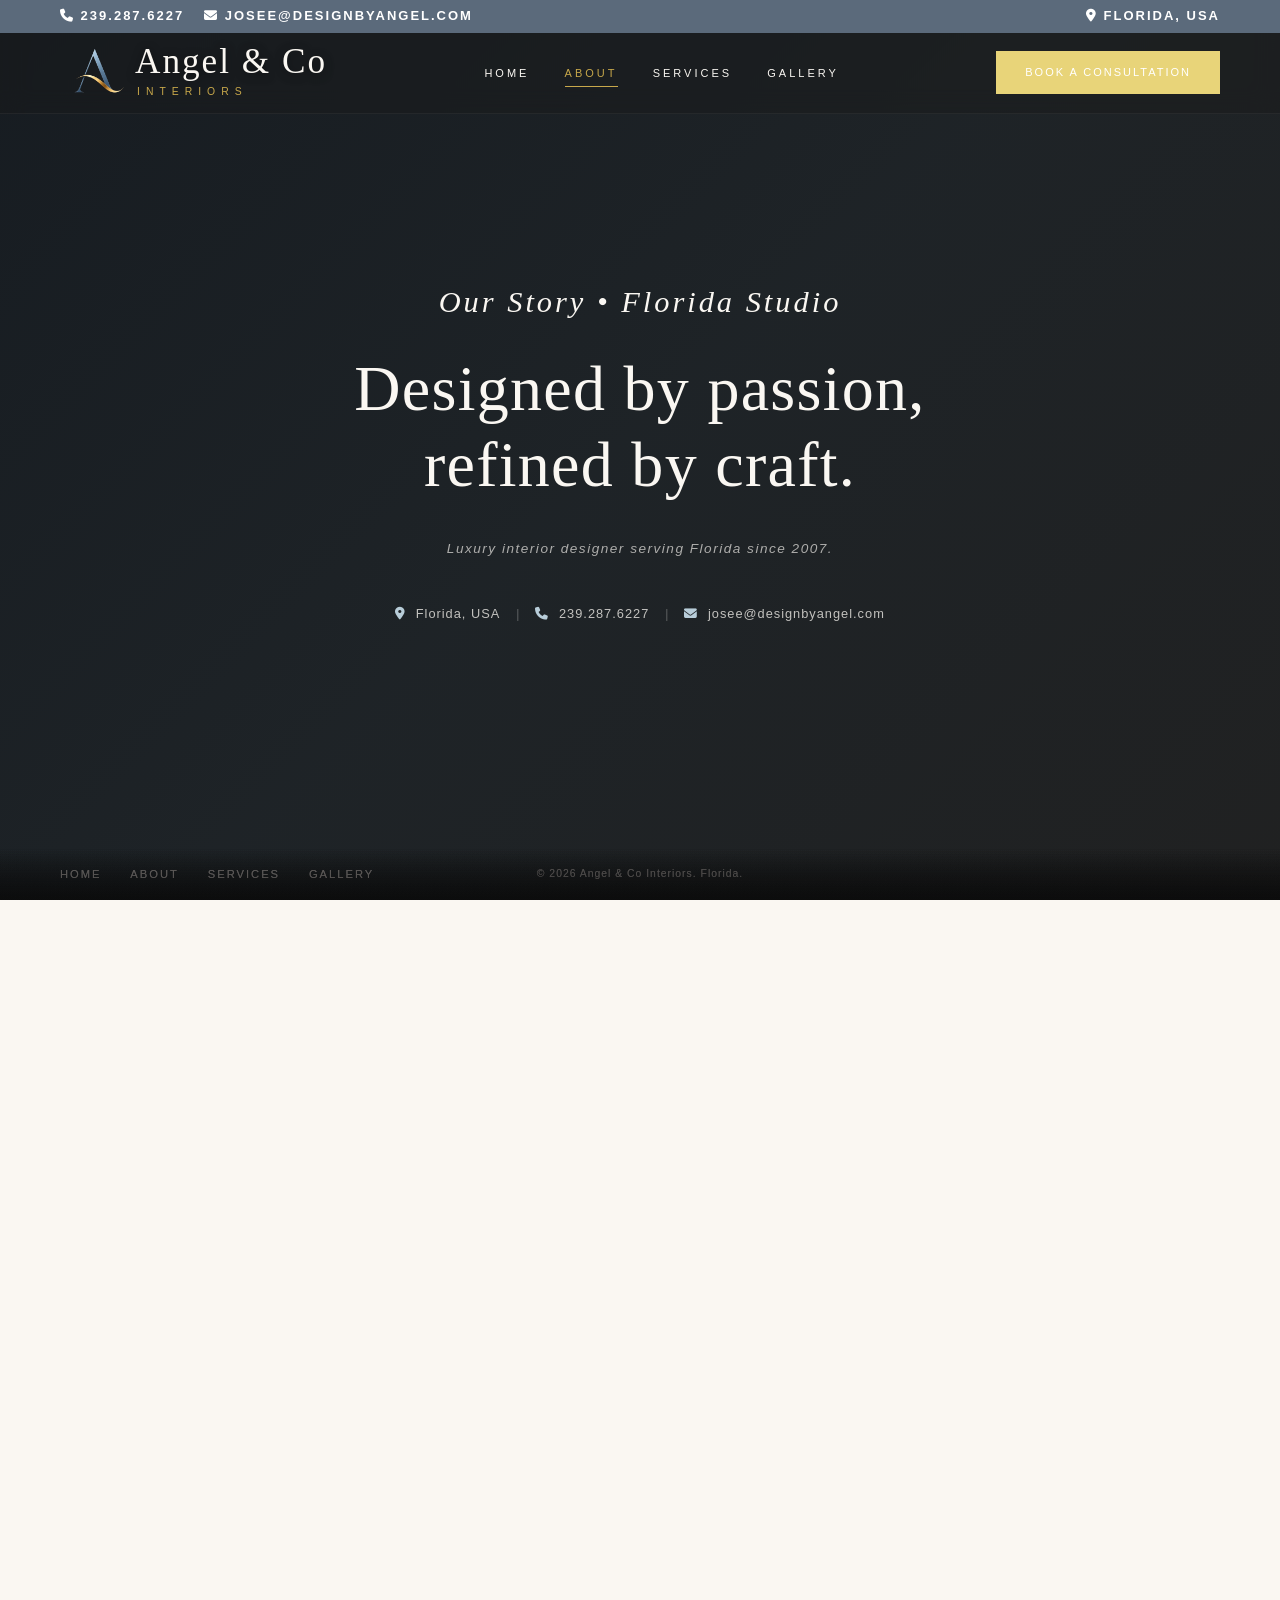
==== commit 108ef4cf: "Add files via upload" ====
--- a/about.html
+++ b/about.html
@@ -4,19 +4,17 @@
     <meta charset="UTF-8">
     <meta name="viewport" content="width=device-width, initial-scale=1.0">
     <title>About Angel &amp; Co Interiors | Luxury Florida Interior Designer Since 2007</title>
-    <meta name="description" content="Meet Josée Angel, founder &amp; principal designer of Angel &amp; Co Interiors. Designing timeless, elegant luxury homes across Naples, Marco Island &amp; Florida since 2007.">
-    <meta name="keywords" content="interior designer Florida, about Angel and Co, luxury home designer, Florida interior decorator, Josée Angel interior designer, Naples FL luxury interior designer, Marco Island interior design">
+    <meta name="description" content="Meet Josée Angel, founder &amp; principal designer of Angel &amp; Co Interiors. Designing timeless, elegant luxury homes across Florida since 2007.">
+    <meta name="keywords" content="interior designer Florida, about Angel and Co, luxury home designer, Florida interior decorator, Josée Angel interior designer, Florida luxury interior designer">
     <meta name="author" content="Angel &amp; Co Interiors">
     <meta name="robots" content="index, follow">
     <link rel="canonical" href="https://www.designbyangel.com/about.html">
     <link rel="icon" type="image/png" href="favicon.png">
     <link rel="apple-touch-icon" href="favicon.png">
 
-    <!-- Regional & Geo Meta Tags for Florida Local Search -->
+    <!-- Regional & Geo Meta Tags for Florida -->
     <meta name="geo.region" content="US-FL">
-    <meta name="geo.placename" content="Naples, Florida">
-    <meta name="geo.position" content="26.1420;-81.7948">
-    <meta name="ICBM" content="26.1420, -81.7948">
+    <meta name="geo.placename" content="Florida, USA">
 
     <!-- Open Graph -->
     <meta property="og:type" content="website">
@@ -52,13 +50,12 @@
                 "email": "josee@designbyangel.com",
                 "address": {
                     "@type": "PostalAddress",
-                    "addressLocality": "Naples",
                     "addressRegion": "FL",
                     "addressCountry": "US"
                 }
             },
             "image": "https://www.designbyangel.com/Photos/angel%20%26%20co/group2/angel-portrait.jpg",
-            "description": "Professional interior designer since 2007 in Montreal and Florida since 2012, crafting spectacular luxury environments across Naples, Marco Island, and Southwest Florida."
+            "description": "Professional interior designer since 2007 in Montreal and Florida since 2012, crafting spectacular luxury environments across Florida."
         }
     }
     </script>
@@ -80,7 +77,7 @@
                 <span><i class="fas fa-envelope"></i> josee@designbyangel.com</span>
             </div>
             <div class="top-bar-right">
-                <span><i class="fas fa-map-marker-alt"></i> Naples &bull; Florida, USA</span>
+                <span><i class="fas fa-map-marker-alt"></i> Florida, USA</span>
             </div>
         </div>
         <div class="nav-container">
@@ -94,11 +91,13 @@
             <ul class="nav-links">
                 <li><a href="index.html">Home</a></li>
                 <li><a href="about.html" class="active">About</a></li>
+                <li><a href="services.html">Services</a></li>
                 <li><a href="gallery.html">Gallery</a></li>
+                <li class="mobile-cta-li"><a href="quote.html" class="mobile-cta-btn">Book a Consultation</a></li>
             </ul>
             <div class="nav-right">
-                <a href="contact.html" class="btn btn-primary nav-quote-btn">Book a Consultation</a>
-                <i class="fas fa-bars menu-toggle"></i>
+                <a href="quote.html" class="btn btn-primary nav-quote-btn">Book a Consultation</a>
+                <i class="fas fa-bars menu-toggle" id="menu-toggle-btn" aria-label="Toggle navigation menu" role="button" tabindex="0"></i>
             </div>
         </div>
     </header>
@@ -114,7 +113,7 @@
                 <span class="hero-tagline">Luxury interior designer serving Florida since 2007.</span>
             </div>
             <div class="hero-contact-strip" style="justify-content: center;">
-                <span class="hero-contact-item"><i class="fas fa-map-marker-alt"></i> Naples &bull; Florida, USA</span>
+                <span class="hero-contact-item"><i class="fas fa-map-marker-alt"></i> Florida, USA</span>
                 <span class="hero-contact-divider">|</span>
                 <a href="tel:2392876227" class="hero-contact-item"><i class="fas fa-phone"></i> 239.287.6227</a>
                 <span class="hero-contact-divider">|</span>
@@ -128,14 +127,8 @@
                 <a href="about.html">About</a>
                 <a href="services.html">Services</a>
                 <a href="gallery.html">Gallery</a>
-                <a href="contact.html">Contact</a>
             </div>
-            <p class="hero-footer-copy">&copy; 2026 Angel &amp; Co Interiors. Naples, Florida.</p>
-            <div class="hero-footer-socials">
-                <a href="#" aria-label="Instagram"><i class="fab fa-instagram"></i></a>
-                <a href="#" aria-label="Facebook"><i class="fab fa-facebook-f"></i></a>
-                <a href="#" aria-label="Houzz"><i class="fab fa-houzz"></i></a>
-            </div>
+            <p class="hero-footer-copy">&copy; 2026 Angel &amp; Co Interiors. Florida.</p>
         </footer>
     </section>
 
@@ -151,7 +144,7 @@
                 <p class="snap-role">Founder &amp; Principal Interior Designer</p>
                 <p>An interior designer since 2007 in Montreal, Canada, my inspiration comes from the changing of the seasons. I love the challenge of decorating and furnishing homes to suit the taste of my clients, often with a &ldquo;French&rdquo; air.</p>
                 <p>I moved to Florida in 2012 to continue creating spectacular environments for all budgets. I believe that luxury is not just about expensive things &mdash; it is about comfort, intention, and creating an environment that feels uniquely yours.</p>
-                <a href="contact.html" class="btn btn-primary" style="margin-top: 1.5rem;">Start Your Project</a>
+                <a href="quote.html" class="btn btn-primary btn-start-project" style="margin-top: 1.5rem; background-color: #E8D479 !important; border-color: #E8D479 !important; color: #FFFFFF !important;">Start Your Project</a>
             </div>
         </div>
         <footer class="hero-footer hero-footer--light">
@@ -160,14 +153,8 @@
                 <a href="about.html">About</a>
                 <a href="services.html">Services</a>
                 <a href="gallery.html">Gallery</a>
-                <a href="contact.html">Contact</a>
             </div>
-            <p class="hero-footer-copy">&copy; 2026 Angel &amp; Co Interiors. Naples, Florida.</p>
-            <div class="hero-footer-socials">
-                <a href="#" aria-label="Instagram"><i class="fab fa-instagram"></i></a>
-                <a href="#" aria-label="Facebook"><i class="fab fa-facebook-f"></i></a>
-                <a href="#" aria-label="Houzz"><i class="fab fa-houzz"></i></a>
-            </div>
+            <p class="hero-footer-copy">&copy; 2026 Angel &amp; Co Interiors. Florida.</p>
         </footer>
     </section>
 
--- a/style.css
+++ b/style.css
@@ -53,6 +53,14 @@
 
 html {
   scroll-behavior: smooth;
+  overflow-x: hidden;
+  width: 100%;
+  -webkit-text-size-adjust: 100%;
+}
+
+img {
+  max-width: 100%;
+  height: auto;
 }
 
 /* Screen-reader & SEO accessible markup */
@@ -292,27 +300,59 @@
 }
 
 .hero-footer--light .hero-footer-links a,
-.hero-footer--light .hero-footer-copy,
-.hero-footer--light .hero-footer-socials a {
+.hero-footer--light .hero-footer-copy {
   color: rgba(74, 69, 67, 0.6);
 }
 
-.hero-footer--light .hero-footer-links a:hover,
-.hero-footer--light .hero-footer-socials a:hover {
+.hero-footer--light .hero-footer-links a:hover {
   color: var(--color-gold);
 }
 
 @media (max-width: 900px) {
+  body.snap-page {
+    overflow-y: auto !important;
+    height: auto !important;
+    min-height: 100dvh;
+    scroll-snap-type: none !important;
+  }
+
+  body.snap-page > section,
+  body.snap-page > .hero-fullpage {
+    scroll-snap-align: none !important;
+    scroll-snap-stop: normal !important;
+  }
+
+  .hero-fullpage {
+    min-height: 100dvh;
+    height: auto;
+  }
+
+  .snap-content-panel {
+    min-height: auto;
+    height: auto;
+    padding: 70px 0 40px;
+  }
+
   .snap-split {
     grid-template-columns: 1fr;
+    min-height: auto;
   }
 
   .snap-split-image {
-    height: 40vh;
+    height: auto;
+  }
+
+  .about-me-photo-wrapper {
+    width: 85%;
+    max-width: 320px;
+    height: auto !important;
+    aspect-ratio: 4 / 5;
+    margin: 0 auto 1.5rem;
   }
 
   .snap-split-text {
-    padding: 40px 24px;
+    padding: 20px 20px 40px;
+    text-align: center;
   }
 
   .snap-gallery-grid {
@@ -320,10 +360,15 @@
     grid-template-rows: repeat(3, 160px);
   }
 
+  .home-contact-section {
+    min-height: auto;
+    height: auto;
+  }
+
   .home-contact-inner {
     grid-template-columns: 1fr;
-    gap: 3rem;
-    padding: 80px 24px 40px;
+    gap: 2.5rem;
+    padding: 70px 20px 40px;
   }
 }
 
@@ -435,6 +480,19 @@
   transform: translateY(-2px);
 }
 
+.btn-start-project {
+  background-color: #E8D479 !important;
+  border-color: #E8D479 !important;
+  color: var(--color-white) !important;
+}
+
+.btn-start-project:hover {
+  background-color: transparent !important;
+  color: #E8D479 !important;
+  border-color: #E8D479 !important;
+  transform: translateY(-2px);
+}
+
 .btn-outline {
   background: transparent;
   border: 1px solid var(--color-deep);
@@ -598,8 +656,12 @@
 .nav-links {
   list-style: none;
   display: flex;
-  gap: 3rem;
+  gap: 2.2rem;
   align-items: center;
+}
+
+.mobile-cta-li {
+  display: none;
 }
 
 .nav-links a {
@@ -646,6 +708,9 @@
   color: var(--color-cream);
   font-size: 1.3rem;
   cursor: pointer;
+  background: transparent;
+  border: none;
+  outline: none;
 }
 
 /* ─────────────────────────────────────────────
@@ -907,58 +972,109 @@
 }
 
 .hero-footer-copy {
+  position: absolute;
+  left: 50%;
+  transform: translateX(-50%);
   font-family: var(--font-body);
   font-size: 0.65rem;
   letter-spacing: 1px;
   color: rgba(250, 247, 242, 0.4);
   margin: 0;
   line-height: 1;
-}
-
-.hero-footer-socials {
-  display: flex;
-  align-items: center;
-  gap: 1.2rem;
-}
-
-.hero-footer-socials a {
-  color: rgba(250, 247, 242, 0.5);
-  font-size: 0.85rem;
-  text-decoration: none;
-  transition: color 0.3s ease;
-}
-
-.hero-footer-socials a:hover {
-  color: var(--color-gold);
+  text-align: center;
+  white-space: nowrap;
 }
 
 @media (max-width: 768px) {
+  .hero-fullpage {
+    min-height: 100dvh;
+    height: auto;
+    padding: 85px 0 80px;
+    justify-content: center;
+  }
+
+  .hero-fullpage-content {
+    margin-left: auto;
+    margin-right: auto;
+    text-align: center;
+    padding: 0 16px !important;
+    width: 100%;
+  }
+
+  .hero-fullpage-content h1 {
+    font-size: clamp(1.85rem, 6.5vw, 2.75rem);
+    line-height: 1.25;
+    margin-bottom: 1.2rem;
+  }
+
+  .hero-overline {
+    font-size: 0.72rem;
+    letter-spacing: 2px;
+    margin-bottom: 0.75rem;
+  }
+
+  .hero-tagline {
+    font-size: 0.8rem;
+    letter-spacing: 1px;
+  }
+
+  .hero-cta-row {
+    justify-content: center;
+    margin-bottom: 1.4rem;
+  }
+
+  .hero-contact-strip {
+    justify-content: center;
+    gap: 0.6rem;
+  }
+
   .hero-footer {
-    padding: 12px 20px;
+    padding: 12px 18px;
     flex-direction: column;
     gap: 8px;
     text-align: center;
+    background: rgba(18, 18, 18, 0.92);
+    backdrop-filter: blur(10px);
+    -webkit-backdrop-filter: blur(10px);
   }
 
   .hero-footer-links {
-    gap: 1rem;
-  }
-}
-
-
-@media (max-width: 768px) {
-  .hero-fullpage-content {
-    margin-left: auto;
-    text-align: center;
-    padding: 0 24px;
-  }
-
-  .hero-cta-row {
+    gap: 0.6rem 1.2rem;
+    flex-wrap: wrap;
     justify-content: center;
   }
 
+  .hero-footer-links a {
+    font-size: 0.68rem;
+    letter-spacing: 1.5px;
+    padding: 3px 0;
+  }
+
+  .hero-footer-copy {
+    position: static;
+    transform: none;
+    white-space: normal;
+    font-size: 0.65rem;
+    line-height: 1.4;
+  }
+}
+
+@media (max-width: 600px) {
   .hero-contact-strip {
-    justify-content: center;
+    flex-direction: column;
+    gap: 0.5rem;
+  }
+
+  .hero-contact-divider {
+    display: none;
+  }
+
+  .hero-contact-item {
+    font-size: 0.82rem;
+    padding: 4px 12px;
+    background: rgba(0, 0, 0, 0.35);
+    border-radius: 20px;
+    border: 1px solid rgba(255, 255, 255, 0.08);
   }
 }
 
@@ -1906,30 +2022,117 @@
     display: flex;
     justify-content: space-between;
     align-items: center;
-    padding-left: 20px;
-    padding-right: 20px;
+    height: 72px;
+    padding-left: 18px;
+    padding-right: 18px;
+  }
+
+  .logo-wrapper {
+    gap: 10px;
+  }
+
+  .logo-a {
+    height: 48px;
+    margin-right: -4px;
+  }
+
+  .logo-text-main {
+    font-size: 1.45rem;
+    letter-spacing: 1px;
+  }
+
+  .logo-text-sub {
+    font-size: 0.55rem;
+    letter-spacing: 4px;
   }
 
   .nav-right {
-    gap: 1.5rem;
+    gap: 1rem;
+    display: flex;
+    align-items: center;
   }
 
   .nav-links {
-    display: none;
+    display: flex;
     flex-direction: column;
     position: absolute;
-    top: 100px;
+    top: 100%;
     left: 0;
     width: 100%;
-    background: var(--color-deep);
-    padding: 2rem 0;
+    background: rgba(22, 22, 22, 0.98);
+    backdrop-filter: blur(20px);
+    -webkit-backdrop-filter: blur(20px);
+    padding: 1.25rem 1.5rem 2rem;
     text-align: center;
-    gap: 1.5rem;
-    box-shadow: 0 10px 30px rgba(0, 0, 0, 0.15);
+    gap: 0;
+    box-shadow: 0 15px 35px rgba(0, 0, 0, 0.5);
+    border-top: 1px solid rgba(255, 255, 255, 0.08);
+    border-bottom: 2px solid var(--color-gold);
+    transform: translateY(-8px);
+    opacity: 0;
+    visibility: hidden;
+    pointer-events: none;
+    transition: transform 0.35s cubic-bezier(0.25, 0.46, 0.45, 0.94),
+                opacity 0.35s ease,
+                visibility 0.35s ease;
+    z-index: 1001;
   }
 
   .nav-links.active {
-    display: flex;
+    transform: translateY(0);
+    opacity: 1;
+    visibility: visible;
+    pointer-events: auto;
+  }
+
+  .nav-links li {
+    width: 100%;
+    border-bottom: 1px solid rgba(255, 255, 255, 0.05);
+  }
+
+  .nav-links li:last-child {
+    border-bottom: none;
+  }
+
+  .nav-links a {
+    display: block;
+    padding: 14px 20px;
+    font-size: 12px;
+    letter-spacing: 3px;
+    color: var(--color-cream);
+    transition: color 0.3s ease, background 0.3s ease;
+  }
+
+  .nav-links a:hover,
+  .nav-links a.active {
+    color: var(--color-gold);
+    background: rgba(217, 188, 106, 0.06);
+  }
+
+  .nav-links a::after {
+    display: none;
+  }
+
+  .mobile-cta-li {
+    display: block !important;
+    margin-top: 1rem;
+    border-bottom: none !important;
+  }
+
+  .mobile-cta-btn {
+    display: inline-block !important;
+    width: 100%;
+    max-width: 280px;
+    padding: 12px 24px !important;
+    background: #E8D479 !important;
+    border: 1px solid #E8D479 !important;
+    color: #1A1A1A !important;
+    font-weight: 600 !important;
+    font-size: 11px !important;
+    letter-spacing: 2px !important;
+    text-transform: uppercase;
+    border-radius: 2px;
+    box-shadow: 0 4px 15px rgba(232, 212, 121, 0.25);
   }
 
   .nav-quote-btn {
@@ -1937,7 +2140,21 @@
   }
 
   .menu-toggle {
-    display: block;
+    display: flex;
+    align-items: center;
+    justify-content: center;
+    font-size: 1.35rem;
+    width: 44px;
+    height: 44px;
+    color: var(--color-cream);
+    cursor: pointer;
+    background: transparent;
+    border: none;
+    transition: color 0.3s ease, transform 0.3s ease;
+  }
+
+  .menu-toggle.active {
+    color: var(--color-gold);
   }
 
   .hero-content h1 {
@@ -1964,7 +2181,7 @@
   .form-grid,
   .slider-wrapper-outer {
     grid-template-columns: 1fr;
-    gap: 2rem;
+    gap: 1.5rem;
   }
 
   .transformation-tabs {
@@ -1979,26 +2196,86 @@
   }
 
   .quote-form {
-    padding: 2.5rem 1.5rem;
+    padding: 2rem 1.25rem;
+    border-radius: 6px;
+  }
+
+  .home-contact-form {
+    padding: 2rem 1.25rem;
+    background: var(--color-white);
+    border-radius: 6px;
+    box-shadow: 0 10px 30px rgba(0, 0, 0, 0.04);
+  }
+
+  .form-group input,
+  .form-group select,
+  .form-group textarea {
+    font-size: 16px !important; /* Prevents auto zoom on iOS Safari */
+    padding: 12px 14px;
+    -webkit-appearance: none;
+    appearance: none;
+  }
+
+  .page-header {
+    height: auto;
+    min-height: 260px;
+    padding: 110px 20px 40px;
+  }
+
+  .page-header h1 {
+    font-size: clamp(2rem, 6vw, 2.8rem);
+  }
+
+  .page-header p {
+    font-size: 1rem !important;
   }
 
   .footer-links {
     flex-wrap: wrap;
-    gap: 1rem 1.5rem;
+    gap: 0.8rem 1.2rem;
+    justify-content: center;
   }
 
   .footer-links a {
     font-size: 0.7rem;
   }
 
+  .footer-contact p {
+    font-size: 0.85rem;
+    line-height: 1.8;
+  }
+
   .hero-overline {
     letter-spacing: 2px;
-    font-size: 1.2rem;
+    font-size: 0.8rem;
   }
 
   .cta-section {
-    padding-top: 70px;
-    padding-bottom: 70px;
+    padding-top: 60px;
+    padding-bottom: 60px;
+    padding-left: 20px;
+    padding-right: 20px;
+  }
+}
+
+@media (max-width: 380px) {
+  .nav-container {
+    padding-left: 14px;
+    padding-right: 14px;
+  }
+
+  .logo-a {
+    height: 40px;
+  }
+
+  .logo-text-main {
+    font-size: 1.25rem;
+    letter-spacing: 0.5px;
+  }
+
+  .logo-text-sub {
+    font-size: 0.5rem;
+    letter-spacing: 3px;
   }
 }
 
@@ -2608,32 +2885,74 @@
 
 /* ── Mobile adjustments ── */
 @media (max-width: 768px) {
+  .gallery-slider-section {
+    height: calc(100dvh - 72px);
+    min-height: 480px;
+  }
+
+  .gallery-tabs {
+    padding-top: 10px;
+    padding-bottom: 6px;
+    flex-wrap: wrap;
+    justify-content: center;
+    gap: 4px;
+  }
+
   .gallery-tab {
-    padding: 10px 16px;
+    padding: 8px 12px;
+    font-size: 0.72rem;
+    letter-spacing: 1.5px;
+  }
+
+  .slider-arrow {
+    width: 42px;
+    height: 42px;
+    font-size: 0.85rem;
+    background: rgba(22, 22, 22, 0.65);
+    border: 1px solid rgba(255, 255, 255, 0.2);
+  }
+
+  .slider-prev {
+    left: 8px;
+  }
+
+  .slider-next {
+    right: 8px;
+  }
+
+  .slider-hint {
+    display: none; /* Clutters small screens */
+  }
+
+  .slider-dots {
+    bottom: 16px;
+    gap: 8px;
+  }
+
+  .slider-dot {
+    width: 8px;
+    height: 8px;
+  }
+
+  .slider-counter {
+    bottom: 16px;
+    right: 14px;
     font-size: 0.75rem;
-    letter-spacing: 2px;
-  }
-
-  .slider-arrow {
-    width: 40px;
-    height: 40px;
-    font-size: 0.85rem;
-  }
-
-  .slider-prev {
-    left: 12px;
-  }
-
-  .slider-next {
-    right: 12px;
-  }
-
-  .slider-dots {
-    bottom: 20px;
-  }
-
-  .slider-counter {
-    bottom: 22px;
+  }
+
+  .lightbox img {
+    max-width: 95vw;
+    max-height: 80vh;
+  }
+
+  .lightbox-close {
+    top: 16px;
     right: 16px;
+    font-size: 2.2rem;
+    width: 44px;
+    height: 44px;
+    display: flex;
+    align-items: center;
+    justify-content: center;
   }
 }
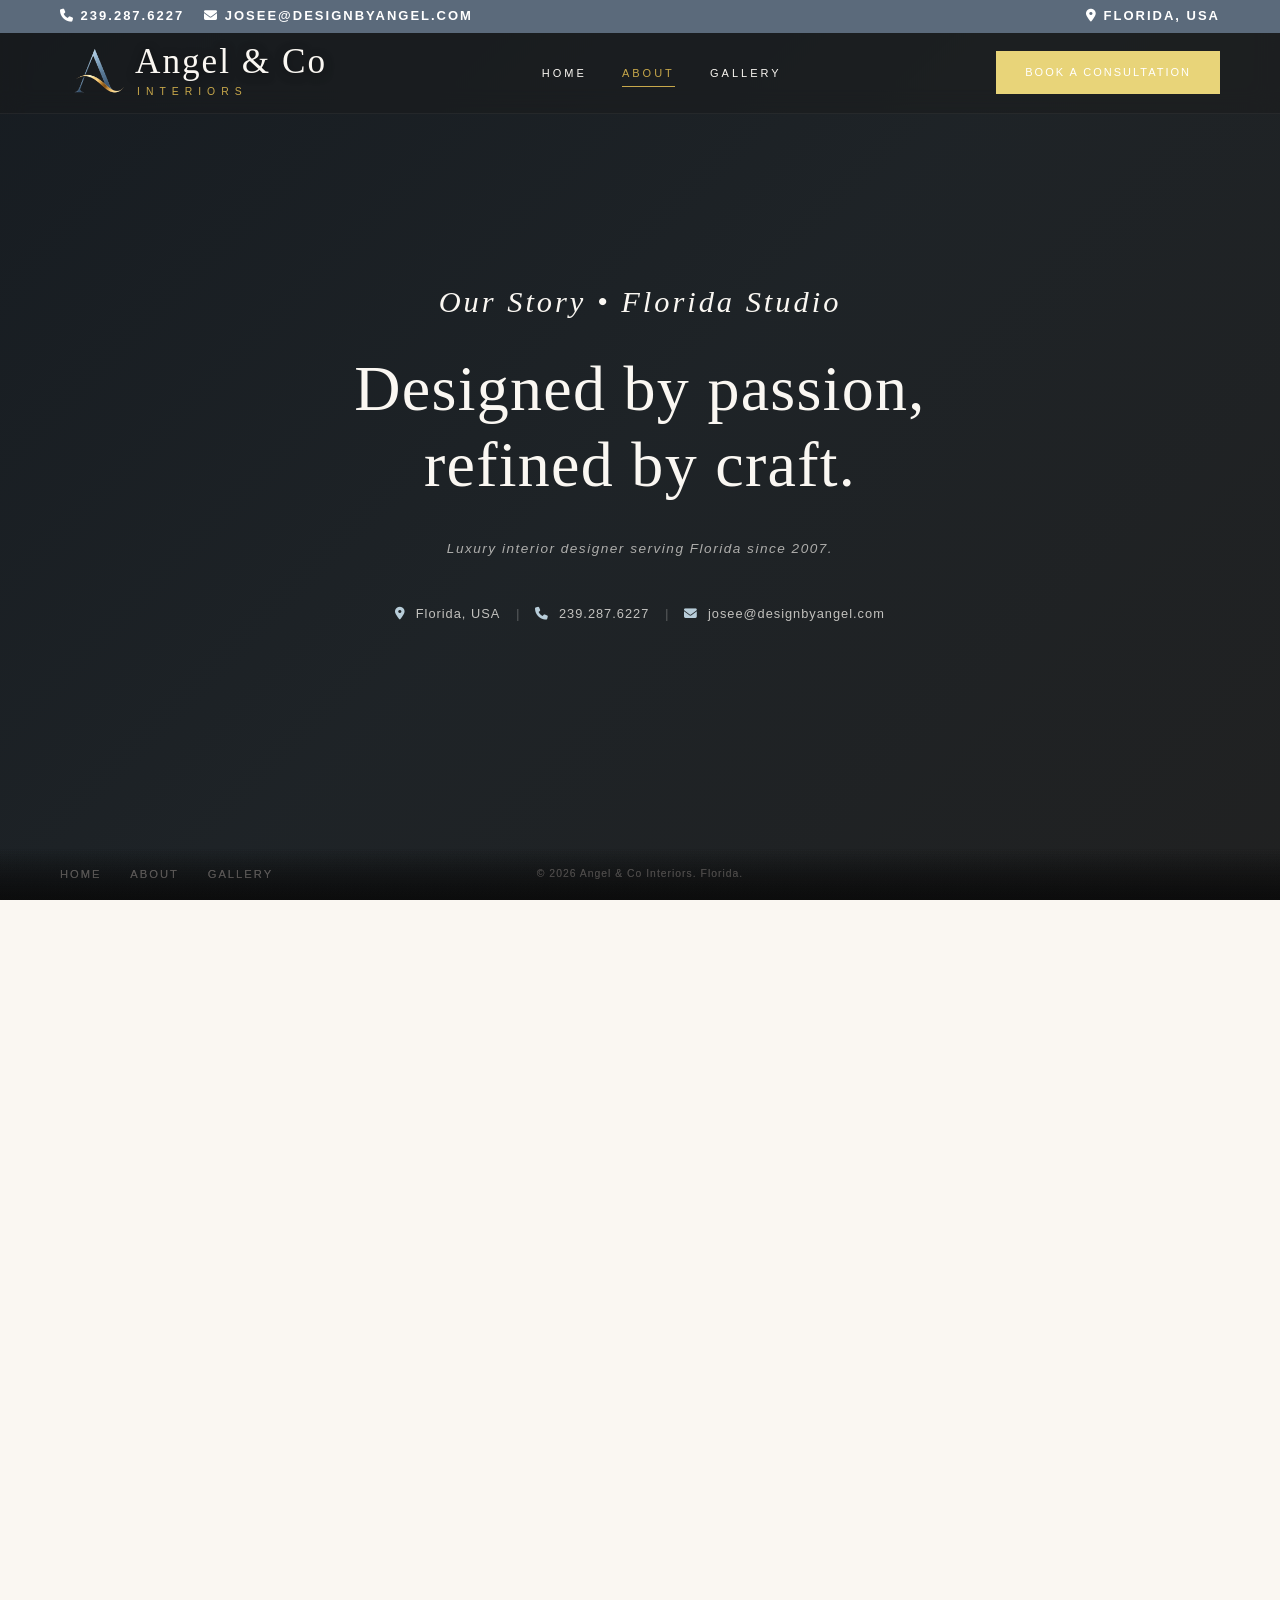
==== commit d76a9735: "Add files via upload" ====
--- a/about.html
+++ b/about.html
@@ -91,12 +91,11 @@
             <ul class="nav-links">
                 <li><a href="index.html">Home</a></li>
                 <li><a href="about.html" class="active">About</a></li>
-                <li><a href="services.html">Services</a></li>
                 <li><a href="gallery.html">Gallery</a></li>
-                <li class="mobile-cta-li"><a href="quote.html" class="mobile-cta-btn">Book a Consultation</a></li>
+                <li class="mobile-cta-li"><a href="tel:2392876227" class="mobile-cta-btn">Book a Consultation</a></li>
             </ul>
             <div class="nav-right">
-                <a href="quote.html" class="btn btn-primary nav-quote-btn">Book a Consultation</a>
+                <a href="tel:2392876227" class="btn btn-primary nav-quote-btn">Book a Consultation</a>
                 <i class="fas fa-bars menu-toggle" id="menu-toggle-btn" aria-label="Toggle navigation menu" role="button" tabindex="0"></i>
             </div>
         </div>
@@ -125,7 +124,6 @@
             <div class="hero-footer-links">
                 <a href="index.html">Home</a>
                 <a href="about.html">About</a>
-                <a href="services.html">Services</a>
                 <a href="gallery.html">Gallery</a>
             </div>
             <p class="hero-footer-copy">&copy; 2026 Angel &amp; Co Interiors. Florida.</p>
@@ -144,14 +142,13 @@
                 <p class="snap-role">Founder &amp; Principal Interior Designer</p>
                 <p>An interior designer since 2007 in Montreal, Canada, my inspiration comes from the changing of the seasons. I love the challenge of decorating and furnishing homes to suit the taste of my clients, often with a &ldquo;French&rdquo; air.</p>
                 <p>I moved to Florida in 2012 to continue creating spectacular environments for all budgets. I believe that luxury is not just about expensive things &mdash; it is about comfort, intention, and creating an environment that feels uniquely yours.</p>
-                <a href="quote.html" class="btn btn-primary btn-start-project" style="margin-top: 1.5rem; background-color: #E8D479 !important; border-color: #E8D479 !important; color: #FFFFFF !important;">Start Your Project</a>
+                <a href="tel:2392876227" class="btn btn-primary btn-start-project" style="margin-top: 1.5rem; background-color: #E8D479 !important; border-color: #E8D479 !important; color: #FFFFFF !important;">Start Your Project</a>
             </div>
         </div>
         <footer class="hero-footer hero-footer--light">
             <div class="hero-footer-links">
                 <a href="index.html">Home</a>
                 <a href="about.html">About</a>
-                <a href="services.html">Services</a>
                 <a href="gallery.html">Gallery</a>
             </div>
             <p class="hero-footer-copy">&copy; 2026 Angel &amp; Co Interiors. Florida.</p>
